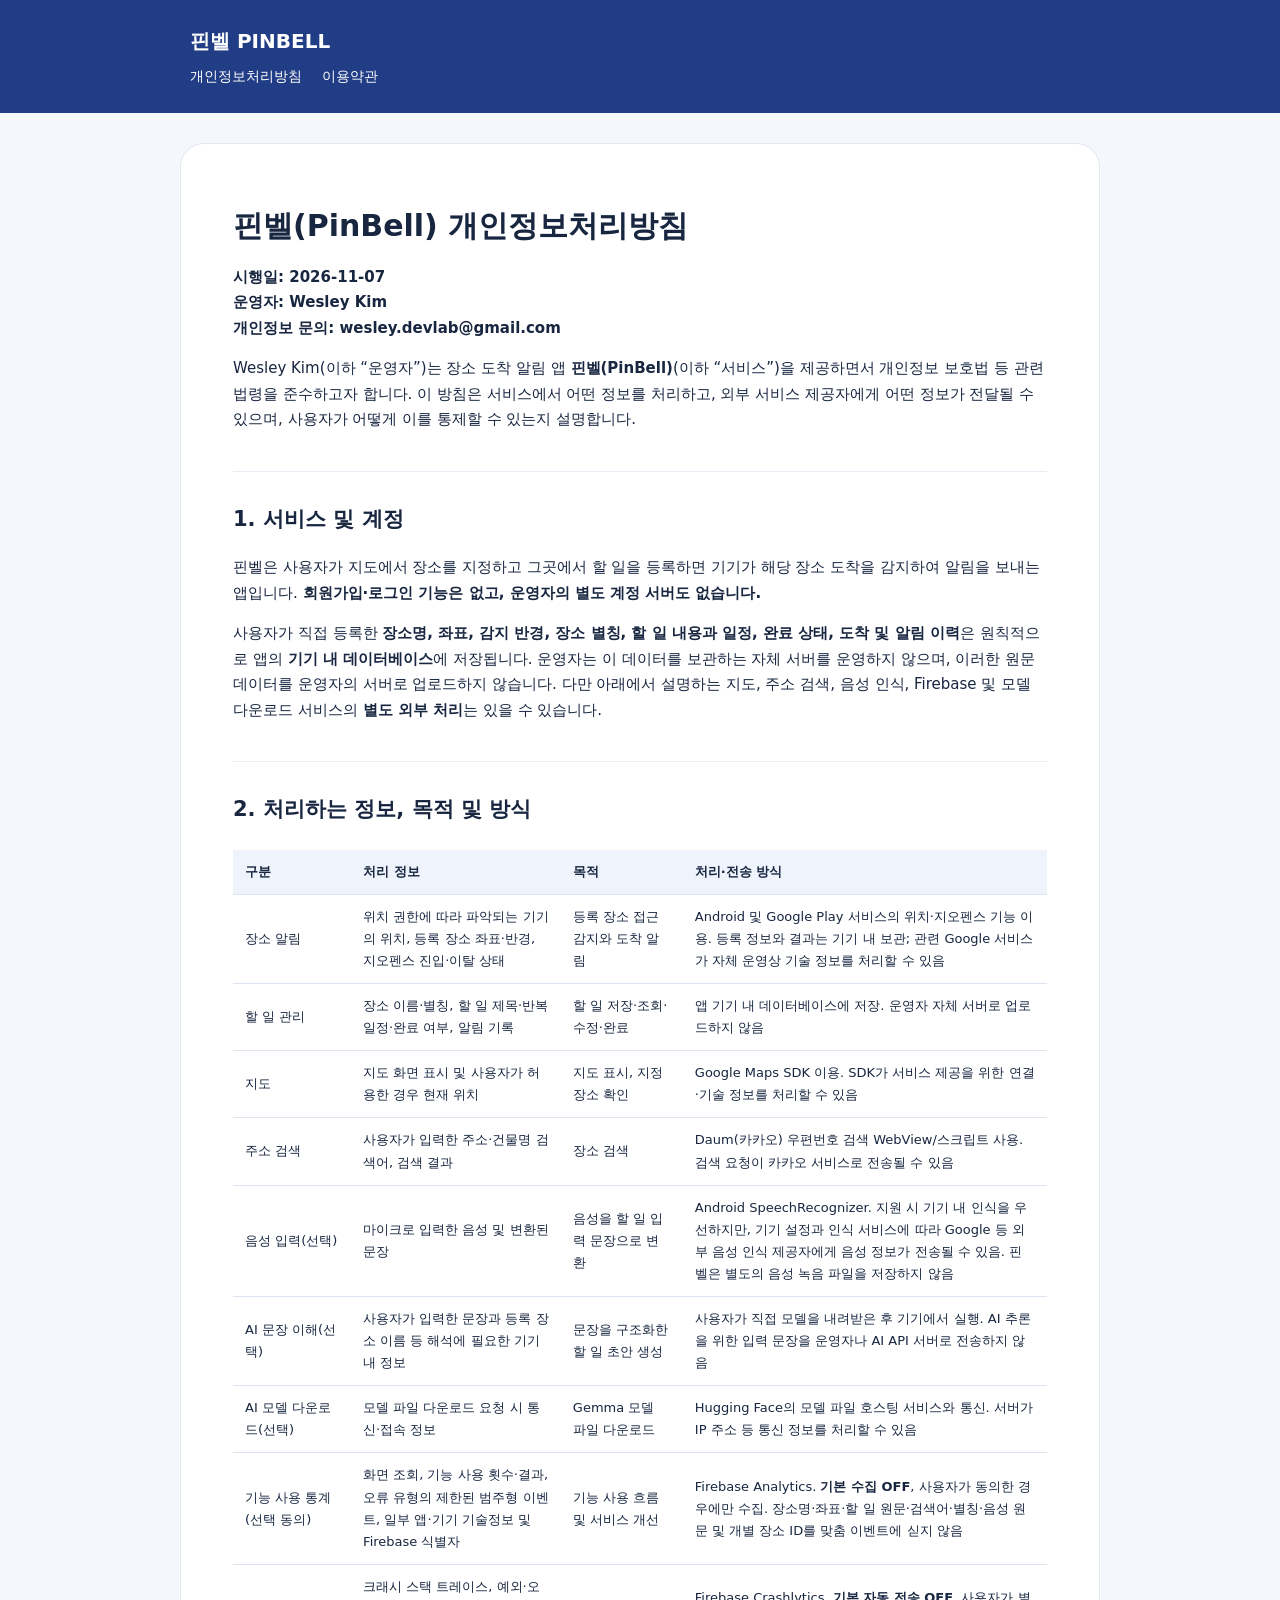
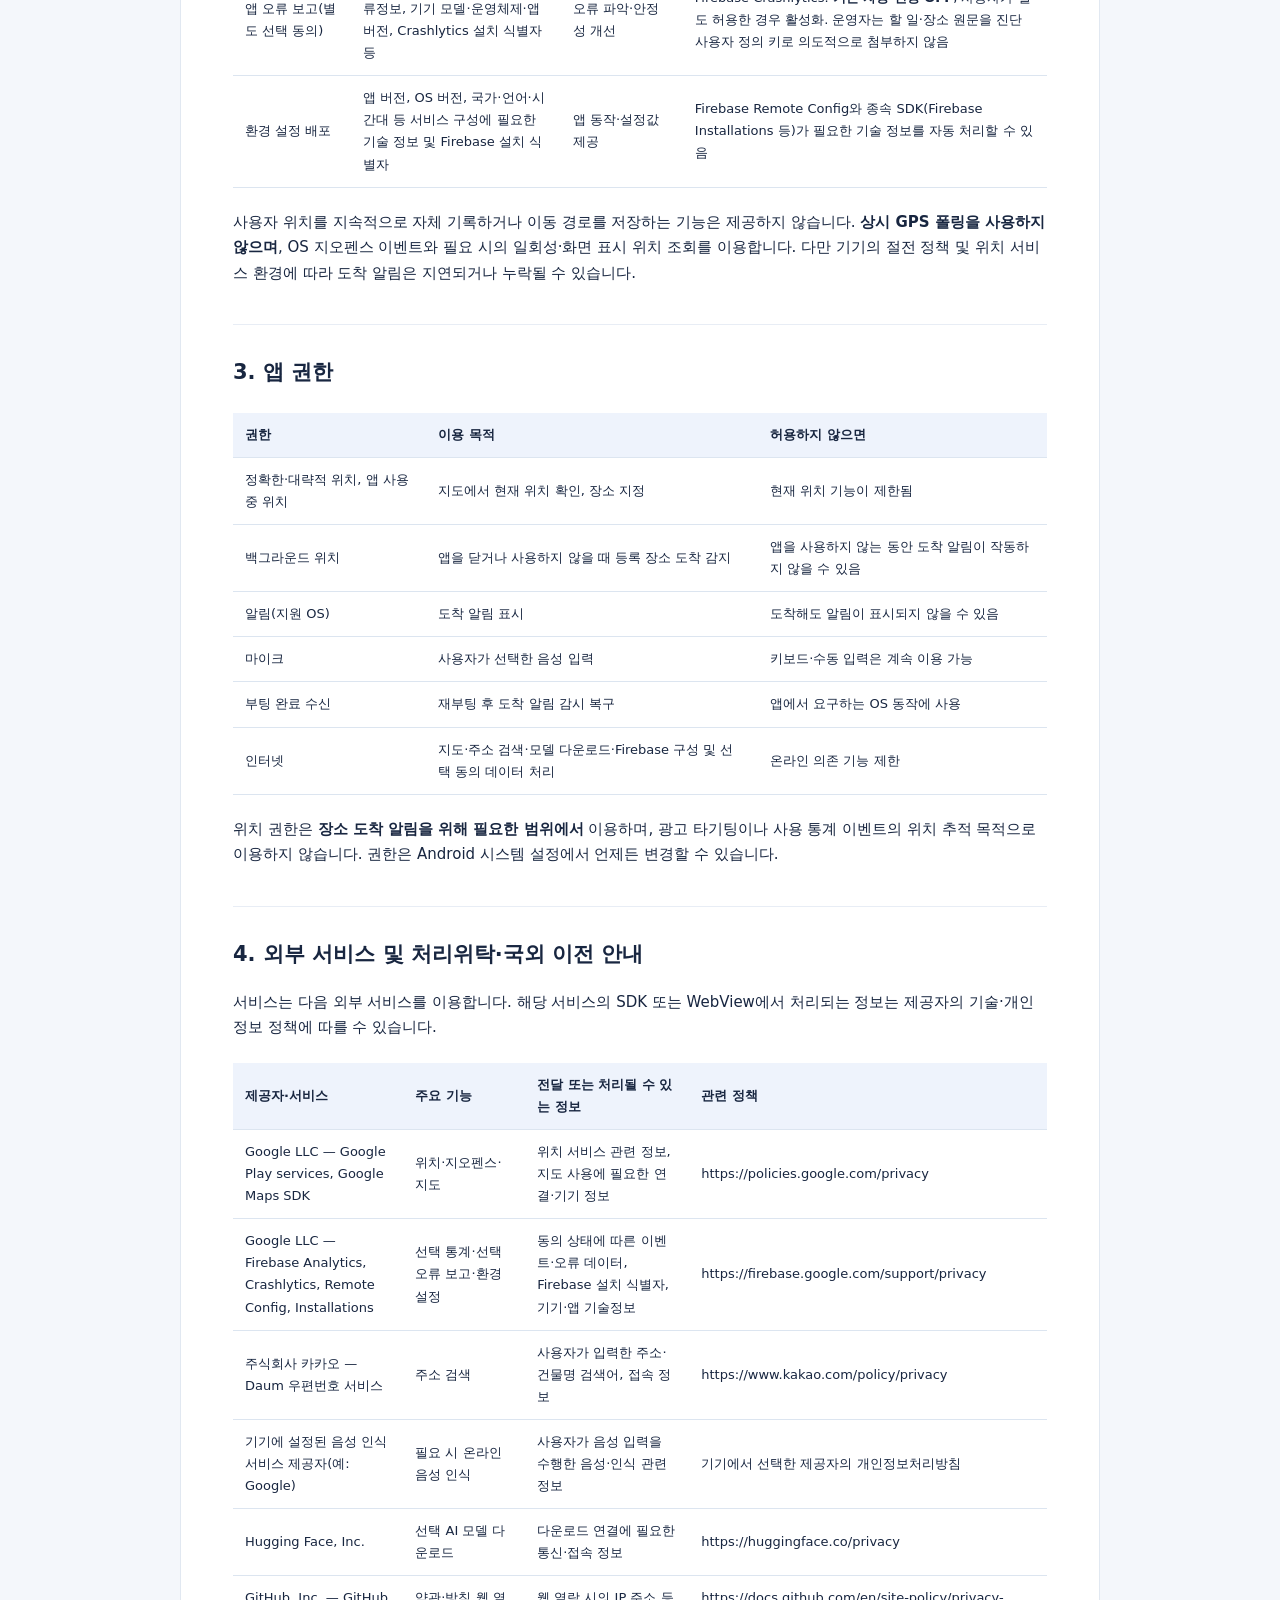
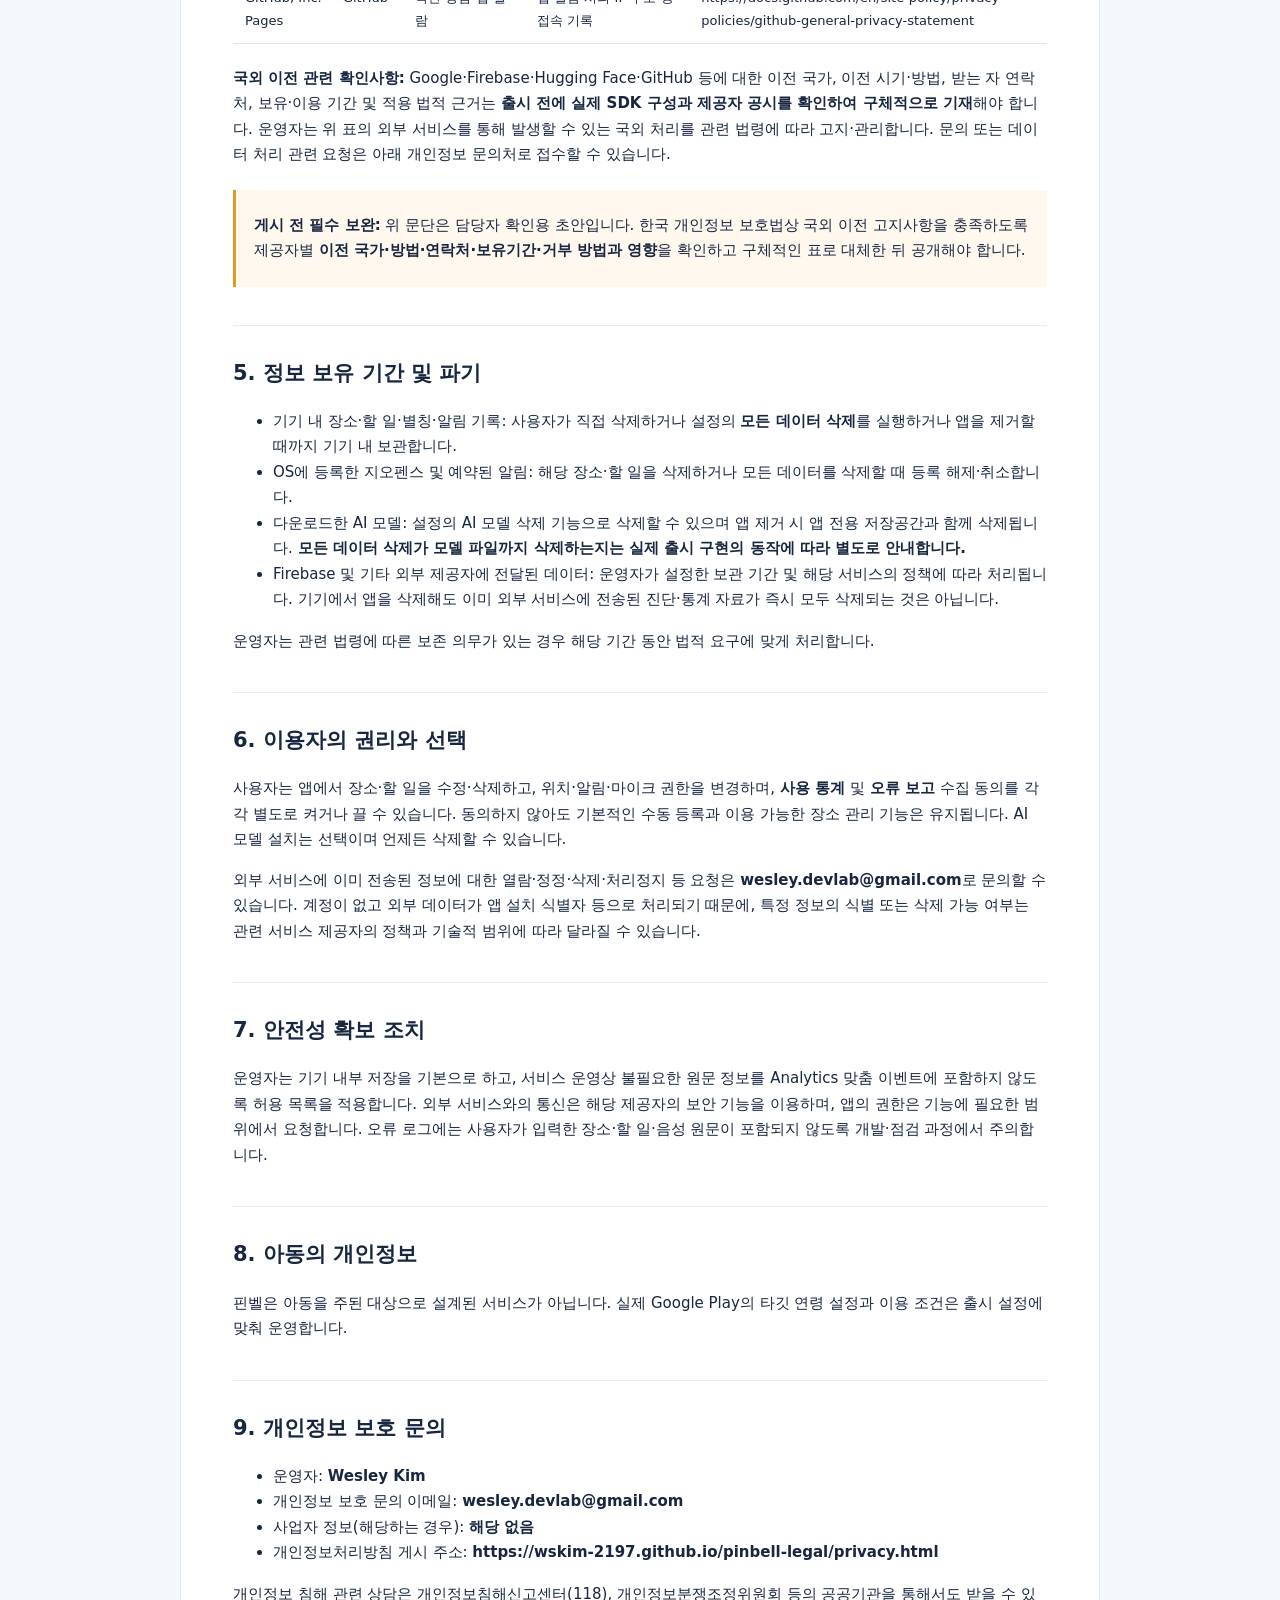
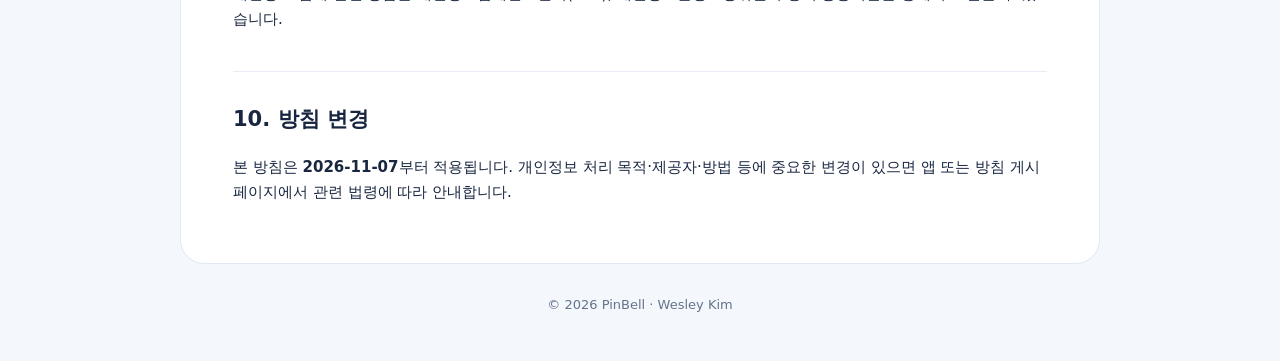
==== privacy.html @ f91cd395 "핀벨 개인정보처리방침·이용약관 (시행 2026-11-07)" ====
<!doctype html><html lang="ko"><head><meta charset="utf-8"><meta name="viewport" content="width=device-width,initial-scale=1"><meta name="description" content="핀벨(PinBell) 개인정보처리방침"><title>핀벨 | 개인정보처리방침</title><link rel="stylesheet" href="style.css"></head><body><header><a href="index.html">핀벨 PINBELL</a><nav><a href="privacy.html">개인정보처리방침</a><a href="terms.html">이용약관</a></nav></header><main><h1>핀벨(PinBell) 개인정보처리방침</h1>
<p><strong>시행일: 2026-11-07</strong><br />
<strong>운영자: Wesley Kim</strong><br />
<strong>개인정보 문의: wesley.devlab@gmail.com</strong></p>
<p>Wesley Kim(이하 “운영자”)는 장소 도착 알림 앱 <strong>핀벨(PinBell)</strong>(이하 “서비스”)을 제공하면서 개인정보 보호법 등 관련 법령을 준수하고자 합니다. 이 방침은 서비스에서 어떤 정보를 처리하고, 외부 서비스 제공자에게 어떤 정보가 전달될 수 있으며, 사용자가 어떻게 이를 통제할 수 있는지 설명합니다.</p>
<h2>1. 서비스 및 계정</h2>
<p>핀벨은 사용자가 지도에서 장소를 지정하고 그곳에서 할 일을 등록하면 기기가 해당 장소 도착을 감지하여 알림을 보내는 앱입니다. <strong>회원가입·로그인 기능은 없고, 운영자의 별도 계정 서버도 없습니다.</strong></p>
<p>사용자가 직접 등록한 <strong>장소명, 좌표, 감지 반경, 장소 별칭, 할 일 내용과 일정, 완료 상태, 도착 및 알림 이력</strong>은 원칙적으로 앱의 <strong>기기 내 데이터베이스</strong>에 저장됩니다. 운영자는 이 데이터를 보관하는 자체 서버를 운영하지 않으며, 이러한 원문 데이터를 운영자의 서버로 업로드하지 않습니다. 다만 아래에서 설명하는 지도, 주소 검색, 음성 인식, Firebase 및 모델 다운로드 서비스의 <strong>별도 외부 처리</strong>는 있을 수 있습니다.</p>
<h2>2. 처리하는 정보, 목적 및 방식</h2>
<table>
<thead>
<tr>
  <th>구분</th>
  <th>처리 정보</th>
  <th>목적</th>
  <th>처리·전송 방식</th>
</tr>
</thead>
<tbody>
<tr>
  <td>장소 알림</td>
  <td>위치 권한에 따라 파악되는 기기의 위치, 등록 장소 좌표·반경, 지오펜스 진입·이탈 상태</td>
  <td>등록 장소 접근 감지와 도착 알림</td>
  <td>Android 및 Google Play 서비스의 위치·지오펜스 기능 이용. 등록 정보와 결과는 기기 내 보관; 관련 Google 서비스가 자체 운영상 기술 정보를 처리할 수 있음</td>
</tr>
<tr>
  <td>할 일 관리</td>
  <td>장소 이름·별칭, 할 일 제목·반복 일정·완료 여부, 알림 기록</td>
  <td>할 일 저장·조회·수정·완료</td>
  <td>앱 기기 내 데이터베이스에 저장. 운영자 자체 서버로 업로드하지 않음</td>
</tr>
<tr>
  <td>지도</td>
  <td>지도 화면 표시 및 사용자가 허용한 경우 현재 위치</td>
  <td>지도 표시, 지정 장소 확인</td>
  <td>Google Maps SDK 이용. SDK가 서비스 제공을 위한 연결·기술 정보를 처리할 수 있음</td>
</tr>
<tr>
  <td>주소 검색</td>
  <td>사용자가 입력한 주소·건물명 검색어, 검색 결과</td>
  <td>장소 검색</td>
  <td>Daum(카카오) 우편번호 검색 WebView/스크립트 사용. 검색 요청이 카카오 서비스로 전송될 수 있음</td>
</tr>
<tr>
  <td>음성 입력(선택)</td>
  <td>마이크로 입력한 음성 및 변환된 문장</td>
  <td>음성을 할 일 입력 문장으로 변환</td>
  <td>Android SpeechRecognizer. 지원 시 기기 내 인식을 우선하지만, 기기 설정과 인식 서비스에 따라 Google 등 외부 음성 인식 제공자에게 음성 정보가 전송될 수 있음. 핀벨은 별도의 음성 녹음 파일을 저장하지 않음</td>
</tr>
<tr>
  <td>AI 문장 이해(선택)</td>
  <td>사용자가 입력한 문장과 등록 장소 이름 등 해석에 필요한 기기 내 정보</td>
  <td>문장을 구조화한 할 일 초안 생성</td>
  <td>사용자가 직접 모델을 내려받은 후 기기에서 실행. AI 추론을 위한 입력 문장을 운영자나 AI API 서버로 전송하지 않음</td>
</tr>
<tr>
  <td>AI 모델 다운로드(선택)</td>
  <td>모델 파일 다운로드 요청 시 통신·접속 정보</td>
  <td>Gemma 모델 파일 다운로드</td>
  <td>Hugging Face의 모델 파일 호스팅 서비스와 통신. 서버가 IP 주소 등 통신 정보를 처리할 수 있음</td>
</tr>
<tr>
  <td>기능 사용 통계(선택 동의)</td>
  <td>화면 조회, 기능 사용 횟수·결과, 오류 유형의 제한된 범주형 이벤트, 일부 앱·기기 기술정보 및 Firebase 식별자</td>
  <td>기능 사용 흐름 및 서비스 개선</td>
  <td>Firebase Analytics. <strong>기본 수집 OFF</strong>, 사용자가 동의한 경우에만 수집. 장소명·좌표·할 일 원문·검색어·별칭·음성 원문 및 개별 장소 ID를 맞춤 이벤트에 싣지 않음</td>
</tr>
<tr>
  <td>앱 오류 보고(별도 선택 동의)</td>
  <td>크래시 스택 트레이스, 예외·오류정보, 기기 모델·운영체제·앱 버전, Crashlytics 설치 식별자 등</td>
  <td>오류 파악·안정성 개선</td>
  <td>Firebase Crashlytics. <strong>기본 자동 전송 OFF</strong>, 사용자가 별도 허용한 경우 활성화. 운영자는 할 일·장소 원문을 진단 사용자 정의 키로 의도적으로 첨부하지 않음</td>
</tr>
<tr>
  <td>환경 설정 배포</td>
  <td>앱 버전, OS 버전, 국가·언어·시간대 등 서비스 구성에 필요한 기술 정보 및 Firebase 설치 식별자</td>
  <td>앱 동작·설정값 제공</td>
  <td>Firebase Remote Config와 종속 SDK(Firebase Installations 등)가 필요한 기술 정보를 자동 처리할 수 있음</td>
</tr>
</tbody>
</table>
<p>사용자 위치를 지속적으로 자체 기록하거나 이동 경로를 저장하는 기능은 제공하지 않습니다. <strong>상시 GPS 폴링을 사용하지 않으며</strong>, OS 지오펜스 이벤트와 필요 시의 일회성·화면 표시 위치 조회를 이용합니다. 다만 기기의 절전 정책 및 위치 서비스 환경에 따라 도착 알림은 지연되거나 누락될 수 있습니다.</p>
<h2>3. 앱 권한</h2>
<table>
<thead>
<tr>
  <th>권한</th>
  <th>이용 목적</th>
  <th>허용하지 않으면</th>
</tr>
</thead>
<tbody>
<tr>
  <td>정확한·대략적 위치, 앱 사용 중 위치</td>
  <td>지도에서 현재 위치 확인, 장소 지정</td>
  <td>현재 위치 기능이 제한됨</td>
</tr>
<tr>
  <td>백그라운드 위치</td>
  <td>앱을 닫거나 사용하지 않을 때 등록 장소 도착 감지</td>
  <td>앱을 사용하지 않는 동안 도착 알림이 작동하지 않을 수 있음</td>
</tr>
<tr>
  <td>알림(지원 OS)</td>
  <td>도착 알림 표시</td>
  <td>도착해도 알림이 표시되지 않을 수 있음</td>
</tr>
<tr>
  <td>마이크</td>
  <td>사용자가 선택한 음성 입력</td>
  <td>키보드·수동 입력은 계속 이용 가능</td>
</tr>
<tr>
  <td>부팅 완료 수신</td>
  <td>재부팅 후 도착 알림 감시 복구</td>
  <td>앱에서 요구하는 OS 동작에 사용</td>
</tr>
<tr>
  <td>인터넷</td>
  <td>지도·주소 검색·모델 다운로드·Firebase 구성 및 선택 동의 데이터 처리</td>
  <td>온라인 의존 기능 제한</td>
</tr>
</tbody>
</table>
<p>위치 권한은 <strong>장소 도착 알림을 위해 필요한 범위에서</strong> 이용하며, 광고 타기팅이나 사용 통계 이벤트의 위치 추적 목적으로 이용하지 않습니다. 권한은 Android 시스템 설정에서 언제든 변경할 수 있습니다.</p>
<h2>4. 외부 서비스 및 처리위탁·국외 이전 안내</h2>
<p>서비스는 다음 외부 서비스를 이용합니다. 해당 서비스의 SDK 또는 WebView에서 처리되는 정보는 제공자의 기술·개인정보 정책에 따를 수 있습니다.</p>
<table>
<thead>
<tr>
  <th>제공자·서비스</th>
  <th>주요 기능</th>
  <th>전달 또는 처리될 수 있는 정보</th>
  <th>관련 정책</th>
</tr>
</thead>
<tbody>
<tr>
  <td>Google LLC — Google Play services, Google Maps SDK</td>
  <td>위치·지오펜스·지도</td>
  <td>위치 서비스 관련 정보, 지도 사용에 필요한 연결·기기 정보</td>
  <td>https://policies.google.com/privacy</td>
</tr>
<tr>
  <td>Google LLC — Firebase Analytics, Crashlytics, Remote Config, Installations</td>
  <td>선택 통계·선택 오류 보고·환경 설정</td>
  <td>동의 상태에 따른 이벤트·오류 데이터, Firebase 설치 식별자, 기기·앱 기술정보</td>
  <td>https://firebase.google.com/support/privacy</td>
</tr>
<tr>
  <td>주식회사 카카오 — Daum 우편번호 서비스</td>
  <td>주소 검색</td>
  <td>사용자가 입력한 주소·건물명 검색어, 접속 정보</td>
  <td>https://www.kakao.com/policy/privacy</td>
</tr>
<tr>
  <td>기기에 설정된 음성 인식 서비스 제공자(예: Google)</td>
  <td>필요 시 온라인 음성 인식</td>
  <td>사용자가 음성 입력을 수행한 음성·인식 관련 정보</td>
  <td>기기에서 선택한 제공자의 개인정보처리방침</td>
</tr>
<tr>
  <td>Hugging Face, Inc.</td>
  <td>선택 AI 모델 다운로드</td>
  <td>다운로드 연결에 필요한 통신·접속 정보</td>
  <td>https://huggingface.co/privacy</td>
</tr>
<tr>
  <td>GitHub, Inc. — GitHub Pages</td>
  <td>약관·방침 웹 열람</td>
  <td>웹 열람 시의 IP 주소 등 접속 기록</td>
  <td>https://docs.github.com/en/site-policy/privacy-policies/github-general-privacy-statement</td>
</tr>
</tbody>
</table>
<p><strong>국외 이전 관련 확인사항:</strong> Google·Firebase·Hugging Face·GitHub 등에 대한 이전 국가, 이전 시기·방법, 받는 자 연락처, 보유·이용 기간 및 적용 법적 근거는 <strong>출시 전에 실제 SDK 구성과 제공자 공시를 확인하여 구체적으로 기재</strong>해야 합니다. 운영자는 위 표의 외부 서비스를 통해 발생할 수 있는 국외 처리를 관련 법령에 따라 고지·관리합니다. 문의 또는 데이터 처리 관련 요청은 아래 개인정보 문의처로 접수할 수 있습니다.</p>
<blockquote>
<p><strong>게시 전 필수 보완:</strong> 위 문단은 담당자 확인용 초안입니다. 한국 개인정보 보호법상 국외 이전 고지사항을 충족하도록 제공자별 <strong>이전 국가·방법·연락처·보유기간·거부 방법과 영향</strong>을 확인하고 구체적인 표로 대체한 뒤 공개해야 합니다.</p>
</blockquote>
<h2>5. 정보 보유 기간 및 파기</h2>
<ul>
<li>기기 내 장소·할 일·별칭·알림 기록: 사용자가 직접 삭제하거나 설정의 <strong>모든 데이터 삭제</strong>를 실행하거나 앱을 제거할 때까지 기기 내 보관합니다.</li>
<li>OS에 등록한 지오펜스 및 예약된 알림: 해당 장소·할 일을 삭제하거나 모든 데이터를 삭제할 때 등록 해제·취소합니다.</li>
<li>다운로드한 AI 모델: 설정의 AI 모델 삭제 기능으로 삭제할 수 있으며 앱 제거 시 앱 전용 저장공간과 함께 삭제됩니다. <strong>모든 데이터 삭제가 모델 파일까지 삭제하는지는 실제 출시 구현의 동작에 따라 별도로 안내합니다.</strong></li>
<li>Firebase 및 기타 외부 제공자에 전달된 데이터: 운영자가 설정한 보관 기간 및 해당 서비스의 정책에 따라 처리됩니다. 기기에서 앱을 삭제해도 이미 외부 서비스에 전송된 진단·통계 자료가 즉시 모두 삭제되는 것은 아닙니다.</li>
</ul>
<p>운영자는 관련 법령에 따른 보존 의무가 있는 경우 해당 기간 동안 법적 요구에 맞게 처리합니다.</p>
<h2>6. 이용자의 권리와 선택</h2>
<p>사용자는 앱에서 장소·할 일을 수정·삭제하고, 위치·알림·마이크 권한을 변경하며, <strong>사용 통계</strong> 및 <strong>오류 보고</strong> 수집 동의를 각각 별도로 켜거나 끌 수 있습니다. 동의하지 않아도 기본적인 수동 등록과 이용 가능한 장소 관리 기능은 유지됩니다. AI 모델 설치는 선택이며 언제든 삭제할 수 있습니다.</p>
<p>외부 서비스에 이미 전송된 정보에 대한 열람·정정·삭제·처리정지 등 요청은 <strong>wesley.devlab@gmail.com</strong>로 문의할 수 있습니다. 계정이 없고 외부 데이터가 앱 설치 식별자 등으로 처리되기 때문에, 특정 정보의 식별 또는 삭제 가능 여부는 관련 서비스 제공자의 정책과 기술적 범위에 따라 달라질 수 있습니다.</p>
<h2>7. 안전성 확보 조치</h2>
<p>운영자는 기기 내부 저장을 기본으로 하고, 서비스 운영상 불필요한 원문 정보를 Analytics 맞춤 이벤트에 포함하지 않도록 허용 목록을 적용합니다. 외부 서비스와의 통신은 해당 제공자의 보안 기능을 이용하며, 앱의 권한은 기능에 필요한 범위에서 요청합니다. 오류 로그에는 사용자가 입력한 장소·할 일·음성 원문이 포함되지 않도록 개발·점검 과정에서 주의합니다.</p>
<h2>8. 아동의 개인정보</h2>
<p>핀벨은 아동을 주된 대상으로 설계된 서비스가 아닙니다. 실제 Google Play의 타깃 연령 설정과 이용 조건은 출시 설정에 맞춰 운영합니다.</p>
<h2>9. 개인정보 보호 문의</h2>
<ul>
<li>운영자: <strong>Wesley Kim</strong></li>
<li>개인정보 보호 문의 이메일: <strong>wesley.devlab@gmail.com</strong></li>
<li>사업자 정보(해당하는 경우): <strong>해당 없음</strong></li>
<li>개인정보처리방침 게시 주소: <strong>https://wskim-2197.github.io/pinbell-legal/privacy.html</strong></li>
</ul>
<p>개인정보 침해 관련 상담은 개인정보침해신고센터(118), 개인정보분쟁조정위원회 등의 공공기관을 통해서도 받을 수 있습니다.</p>
<h2>10. 방침 변경</h2>
<p>본 방침은 <strong>2026-11-07</strong>부터 적용됩니다. 개인정보 처리 목적·제공자·방법 등에 중요한 변경이 있으면 앱 또는 방침 게시 페이지에서 관련 법령에 따라 안내합니다.</p>
</main><footer>© 2026 PinBell · Wesley Kim</footer></body></html>
---- style.css ----
:root{color-scheme:light}*{box-sizing:border-box}body{margin:0;background:#f4f7fb;color:#182640;font-family:system-ui,-apple-system,"Apple SD Gothic Neo","Noto Sans KR",sans-serif;line-height:1.7}header{background:#213d85;color:white;padding:24px max(24px,calc((100vw - 900px)/2));font-size:20px;font-weight:700}header a{color:white;text-decoration:none}nav{display:flex;gap:20px;font-size:14px;font-weight:400;margin-top:7px}main{background:white;max-width:920px;margin:30px auto;padding:42px 52px;border:1px solid #e1e8f1;border-radius:24px}h1{font-size:30px;line-height:1.3;margin-bottom:20px}h2{border-top:1px solid #e8edf5;margin-top:38px;padding-top:30px;font-size:21px}p,li{font-size:15px}table{border-collapse:collapse;width:100%;display:block;overflow-x:auto;margin:22px 0;font-size:13px}th,td{border-bottom:1px solid #dce5f0;padding:11px 12px;text-align:left;min-width:100px}th{background:#eef3fc}a{color:#234596;overflow-wrap:anywhere}blockquote{margin:22px 0;background:#fff8ee;border-left:3px solid #df992a;padding:8px 18px}footer{max-width:920px;margin:10px auto 45px;font-size:13px;color:#64748b;text-align:center}@media(max-width:640px){header{padding:20px 22px}main{border:0;border-radius:0;margin:0;padding:26px 20px}h1{font-size:25px}}
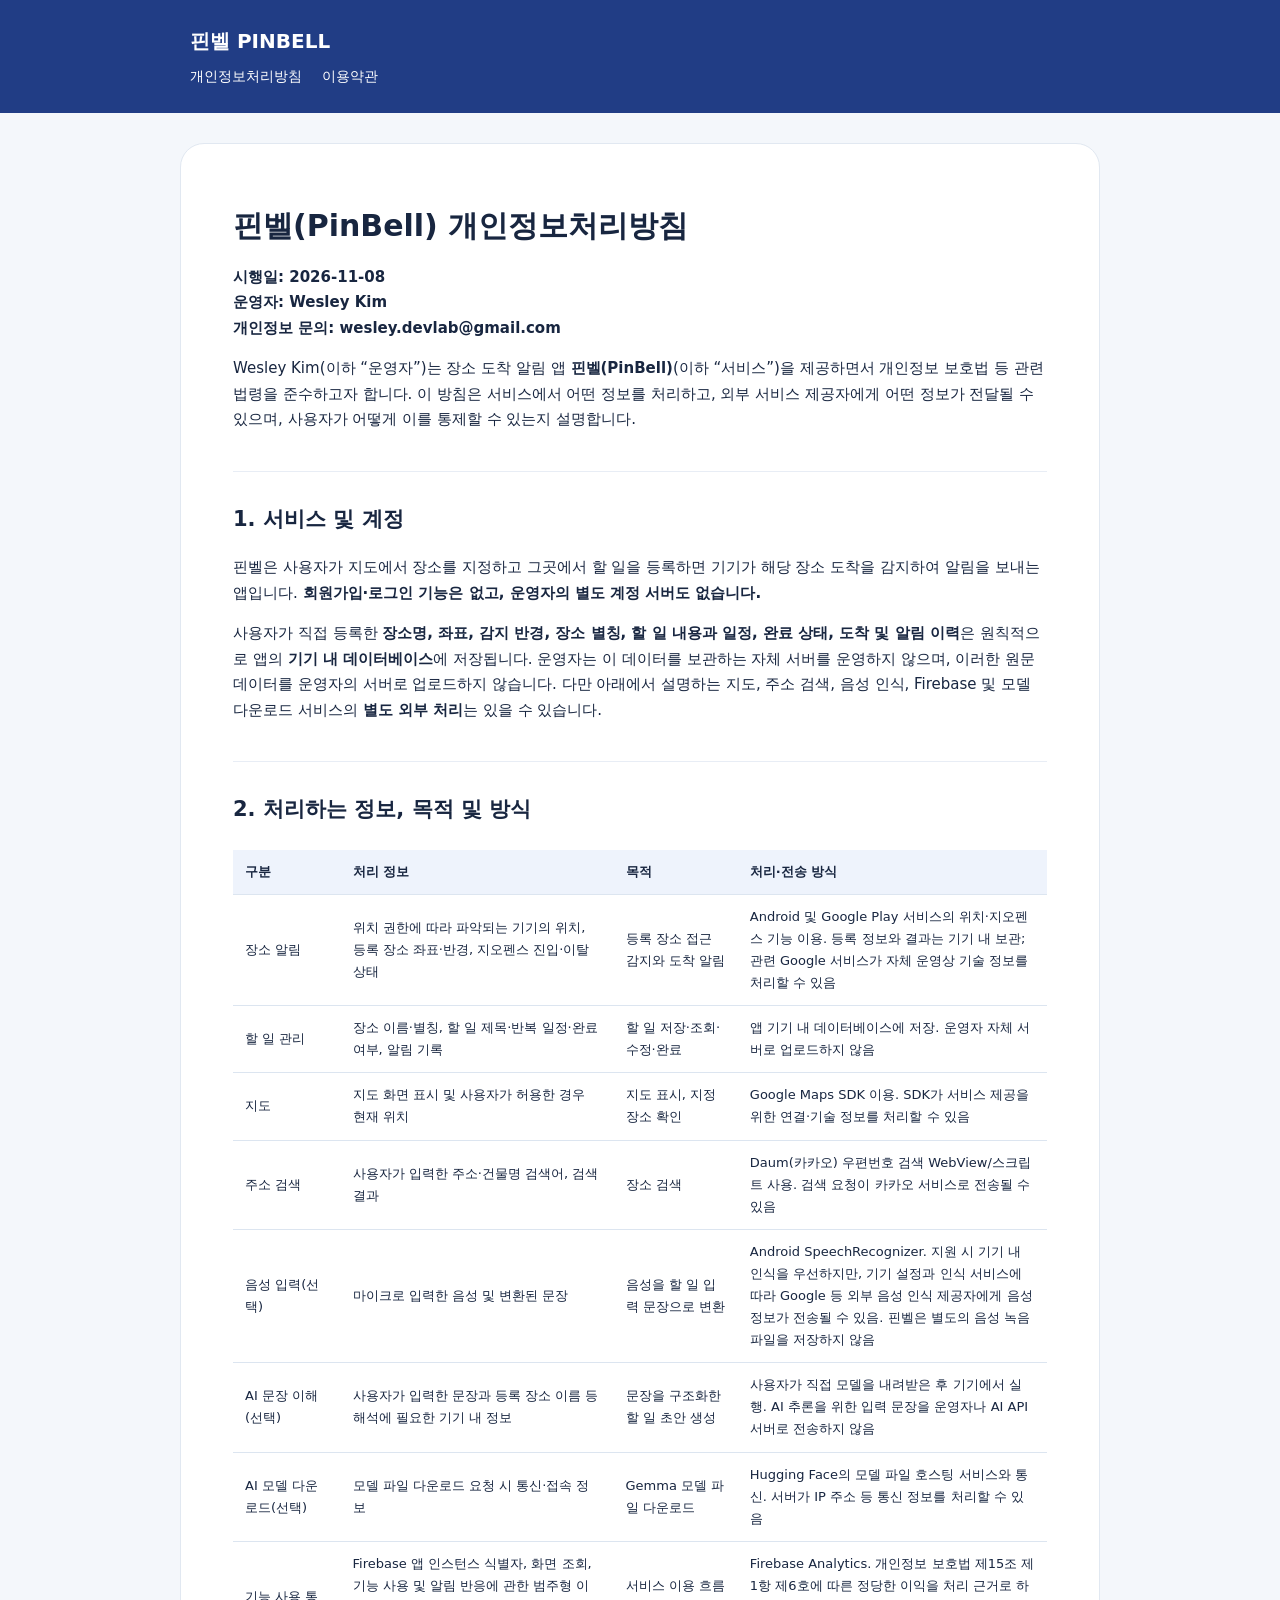
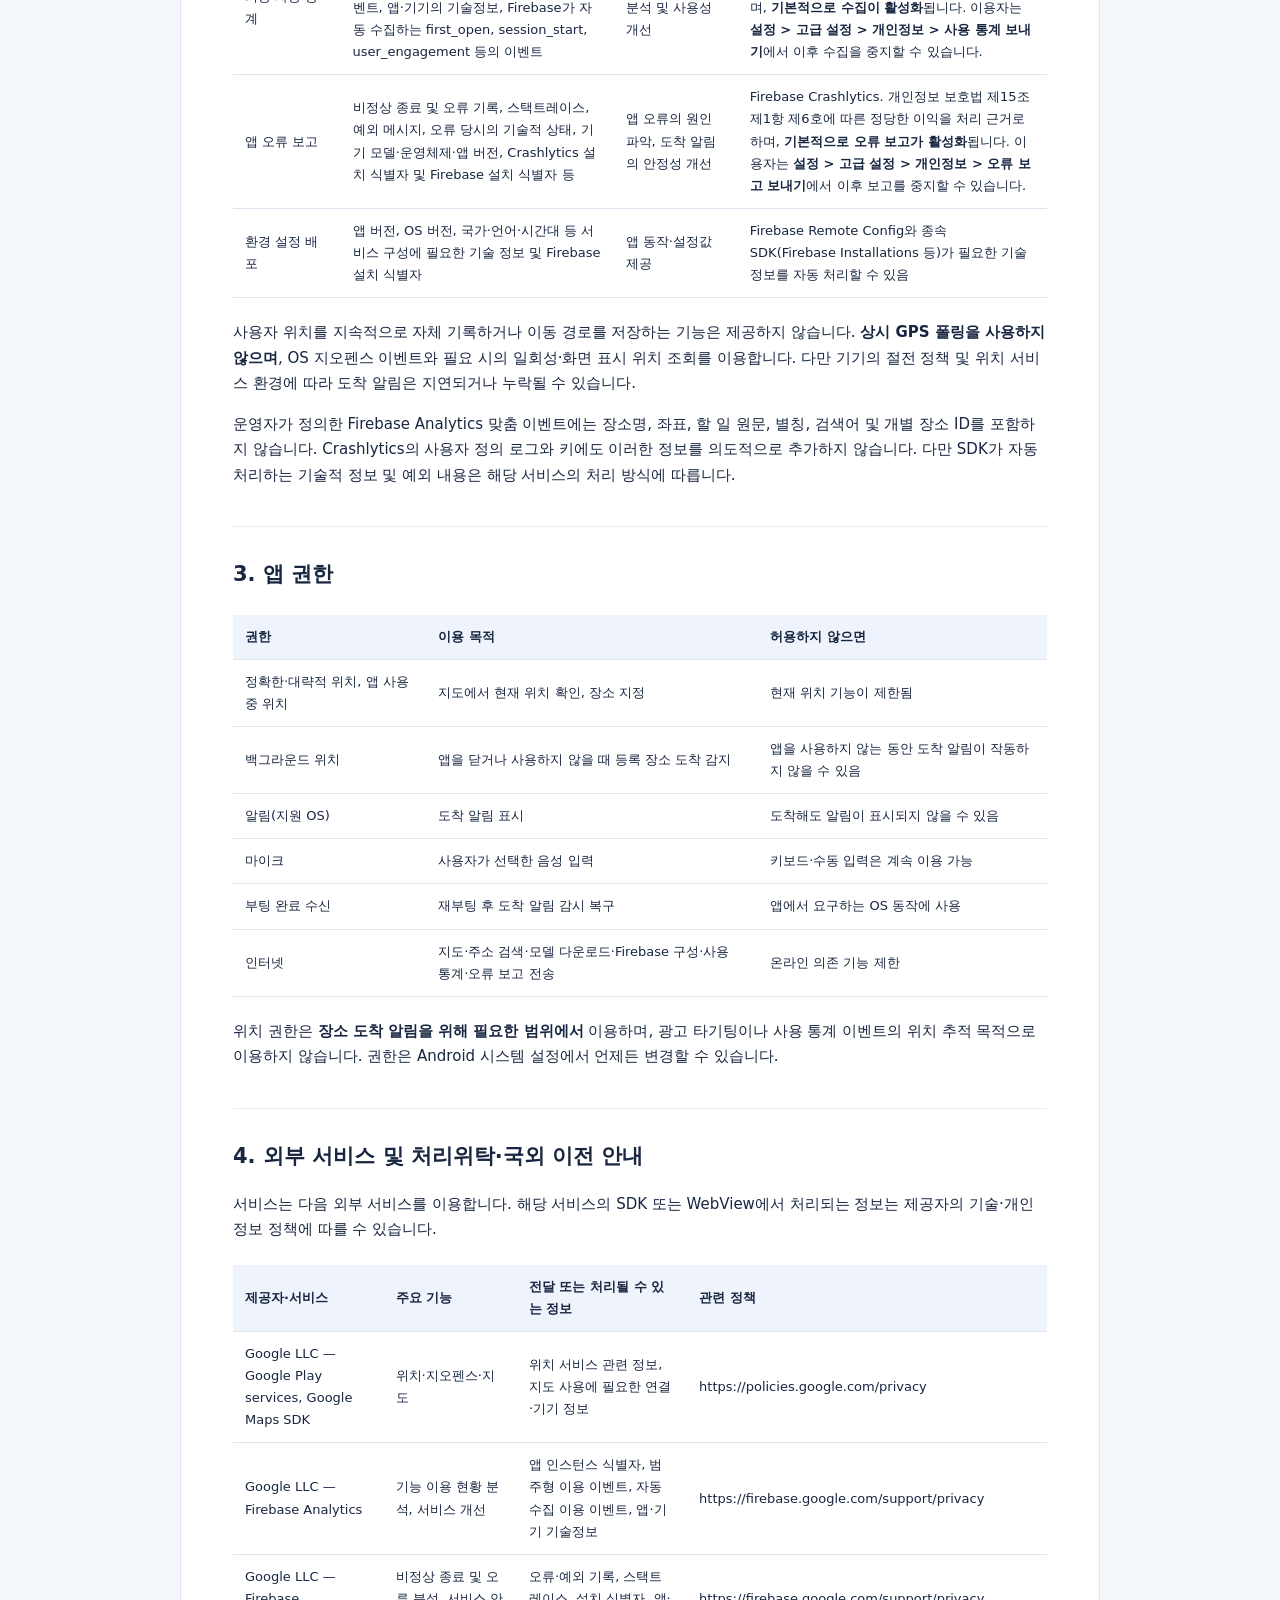
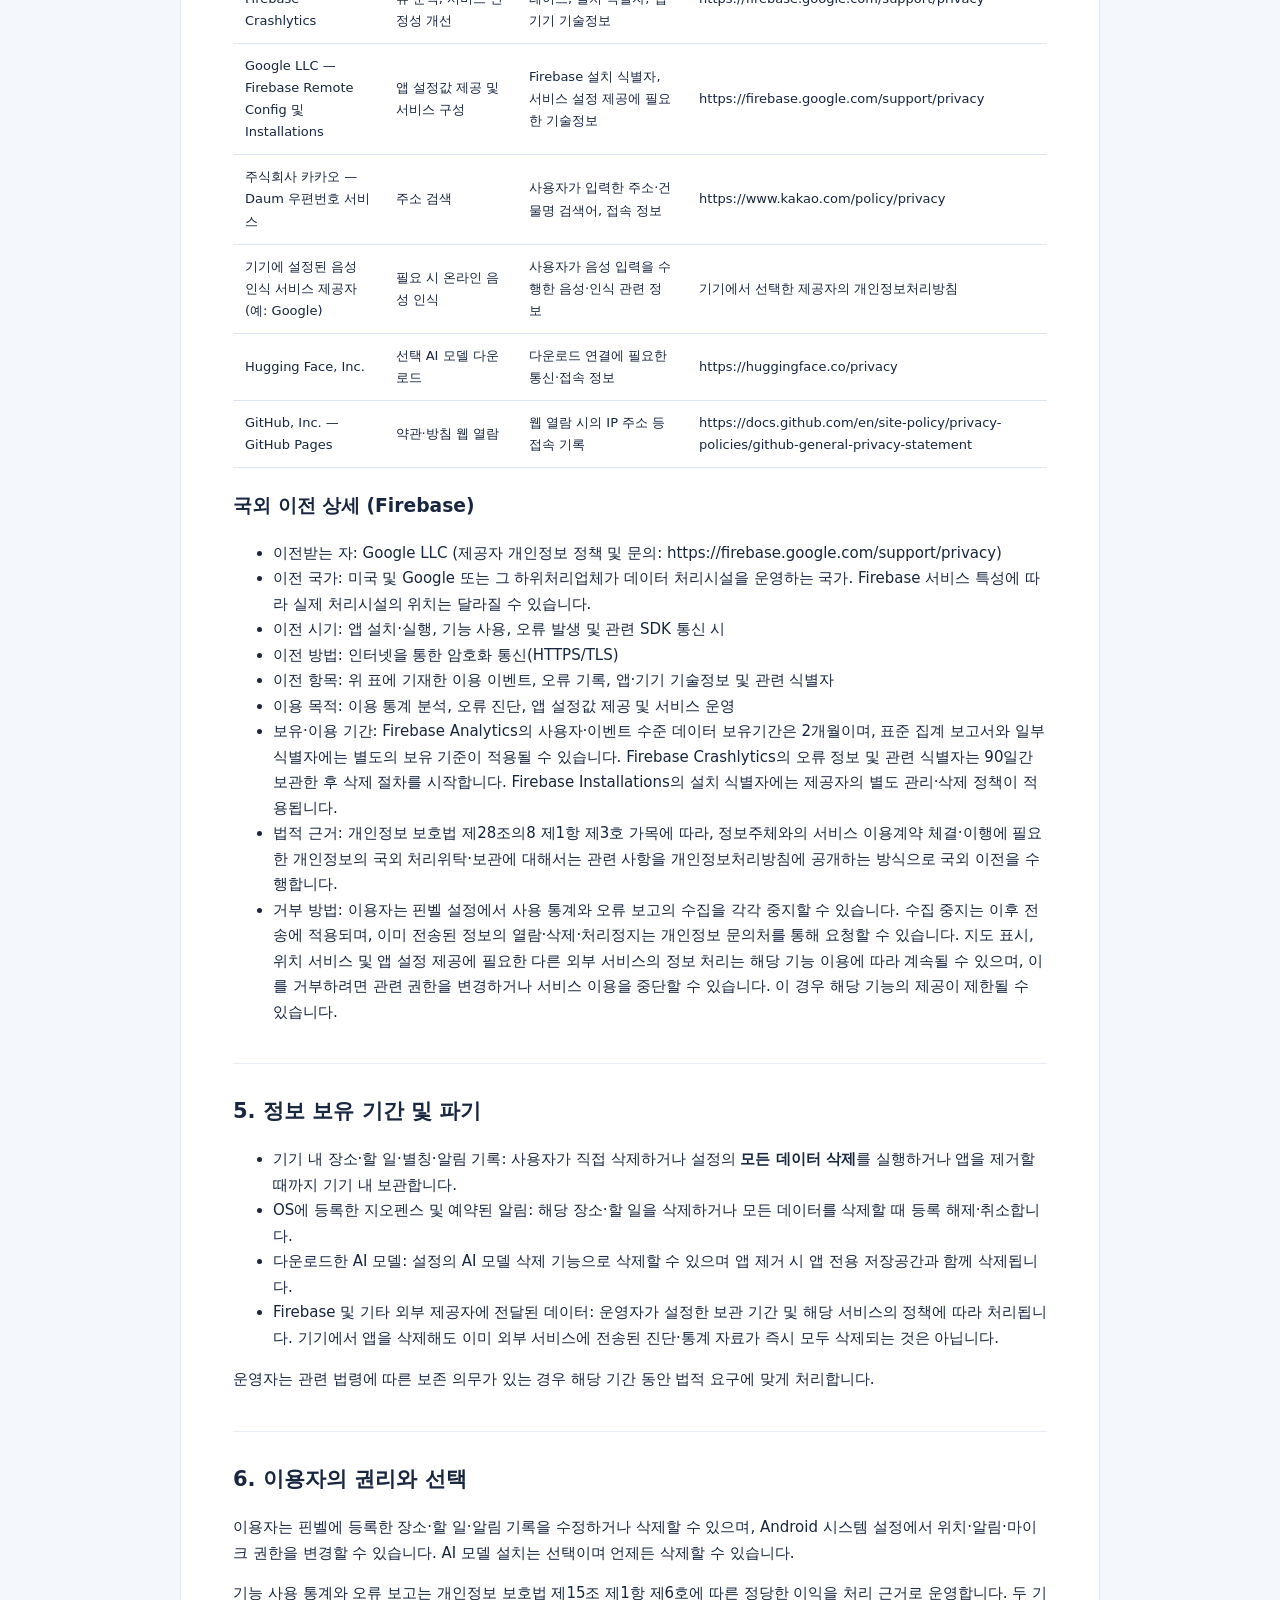
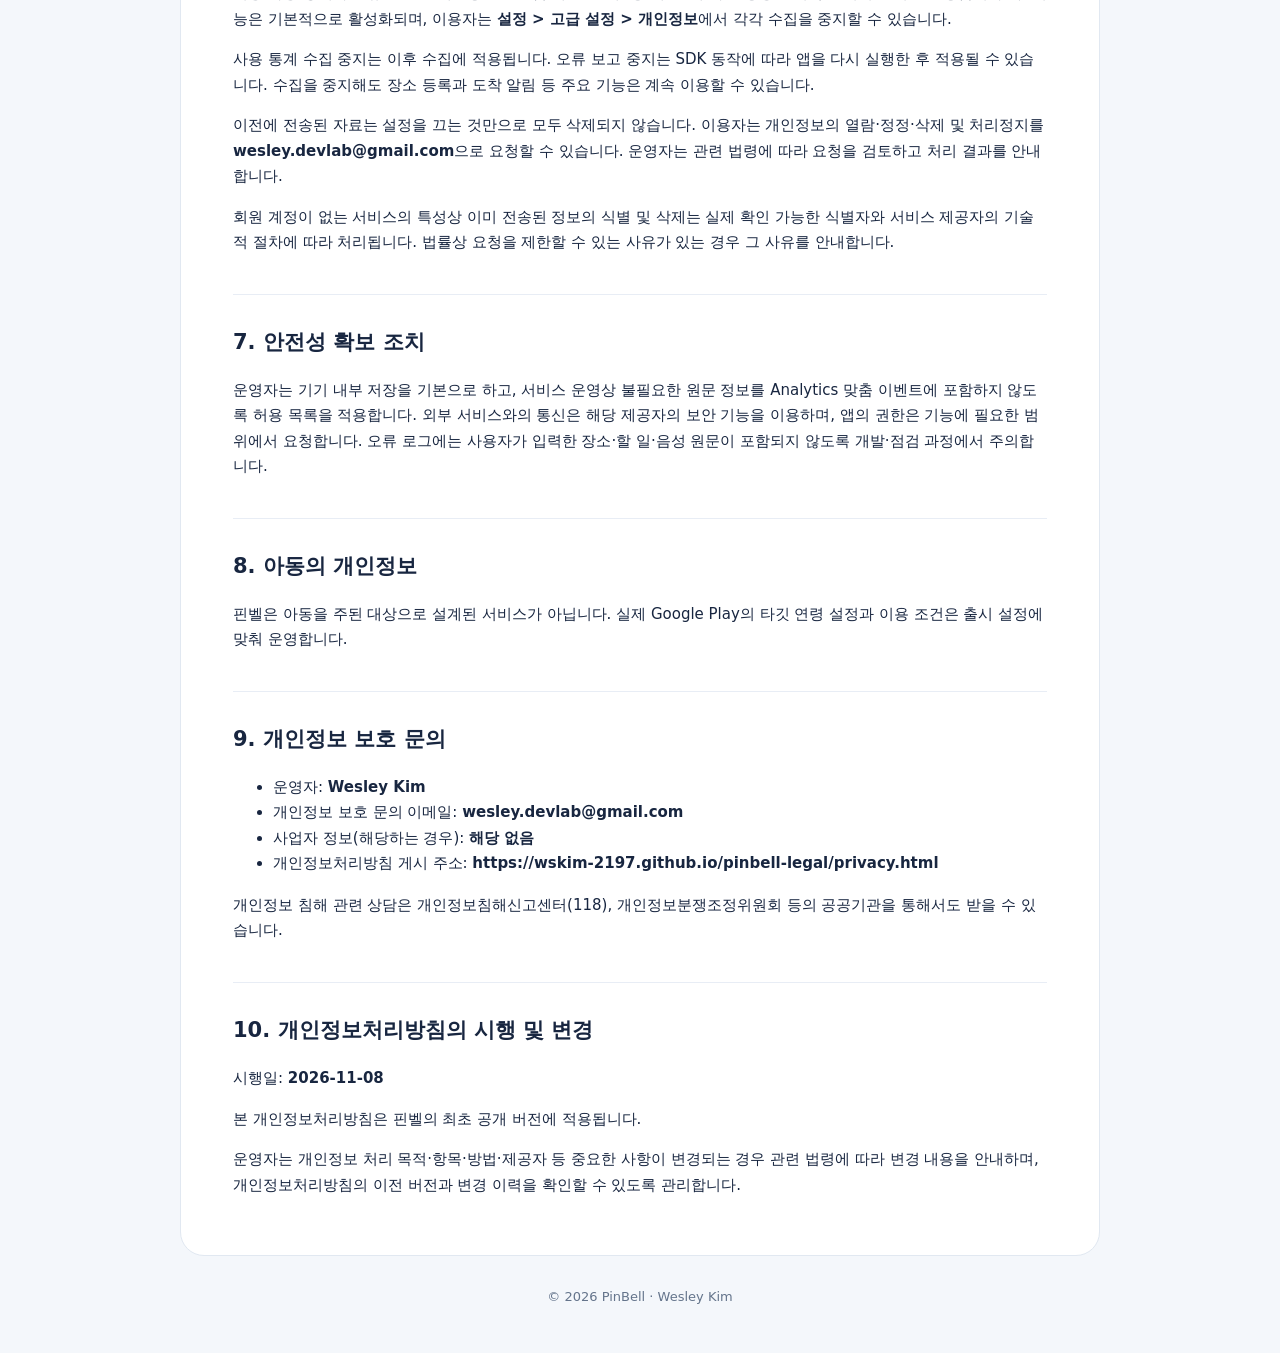
==== commit 987c9478: "개인정보처리방침 개정 (시행 2026-11-08): 사용 통계·오류 보고 기본 수집과 끄는 방법, 국외 이전 상세" ====
--- a/privacy.html
+++ b/privacy.html
@@ -1,5 +1,5 @@
 <!doctype html><html lang="ko"><head><meta charset="utf-8"><meta name="viewport" content="width=device-width,initial-scale=1"><meta name="description" content="핀벨(PinBell) 개인정보처리방침"><title>핀벨 | 개인정보처리방침</title><link rel="stylesheet" href="style.css"></head><body><header><a href="index.html">핀벨 PINBELL</a><nav><a href="privacy.html">개인정보처리방침</a><a href="terms.html">이용약관</a></nav></header><main><h1>핀벨(PinBell) 개인정보처리방침</h1>
-<p><strong>시행일: 2026-11-07</strong><br />
+<p><strong>시행일: 2026-11-08</strong><br />
 <strong>운영자: Wesley Kim</strong><br />
 <strong>개인정보 문의: wesley.devlab@gmail.com</strong></p>
 <p>Wesley Kim(이하 “운영자”)는 장소 도착 알림 앱 <strong>핀벨(PinBell)</strong>(이하 “서비스”)을 제공하면서 개인정보 보호법 등 관련 법령을 준수하고자 합니다. 이 방침은 서비스에서 어떤 정보를 처리하고, 외부 서비스 제공자에게 어떤 정보가 전달될 수 있으며, 사용자가 어떻게 이를 통제할 수 있는지 설명합니다.</p>
@@ -10,115 +10,116 @@
 <table>
 <thead>
 <tr>
-  <th>구분</th>
-  <th>처리 정보</th>
-  <th>목적</th>
-  <th>처리·전송 방식</th>
+<th>구분</th>
+<th>처리 정보</th>
+<th>목적</th>
+<th>처리·전송 방식</th>
 </tr>
 </thead>
 <tbody>
 <tr>
-  <td>장소 알림</td>
-  <td>위치 권한에 따라 파악되는 기기의 위치, 등록 장소 좌표·반경, 지오펜스 진입·이탈 상태</td>
-  <td>등록 장소 접근 감지와 도착 알림</td>
-  <td>Android 및 Google Play 서비스의 위치·지오펜스 기능 이용. 등록 정보와 결과는 기기 내 보관; 관련 Google 서비스가 자체 운영상 기술 정보를 처리할 수 있음</td>
-</tr>
-<tr>
-  <td>할 일 관리</td>
-  <td>장소 이름·별칭, 할 일 제목·반복 일정·완료 여부, 알림 기록</td>
-  <td>할 일 저장·조회·수정·완료</td>
-  <td>앱 기기 내 데이터베이스에 저장. 운영자 자체 서버로 업로드하지 않음</td>
-</tr>
-<tr>
-  <td>지도</td>
-  <td>지도 화면 표시 및 사용자가 허용한 경우 현재 위치</td>
-  <td>지도 표시, 지정 장소 확인</td>
-  <td>Google Maps SDK 이용. SDK가 서비스 제공을 위한 연결·기술 정보를 처리할 수 있음</td>
-</tr>
-<tr>
-  <td>주소 검색</td>
-  <td>사용자가 입력한 주소·건물명 검색어, 검색 결과</td>
-  <td>장소 검색</td>
-  <td>Daum(카카오) 우편번호 검색 WebView/스크립트 사용. 검색 요청이 카카오 서비스로 전송될 수 있음</td>
-</tr>
-<tr>
-  <td>음성 입력(선택)</td>
-  <td>마이크로 입력한 음성 및 변환된 문장</td>
-  <td>음성을 할 일 입력 문장으로 변환</td>
-  <td>Android SpeechRecognizer. 지원 시 기기 내 인식을 우선하지만, 기기 설정과 인식 서비스에 따라 Google 등 외부 음성 인식 제공자에게 음성 정보가 전송될 수 있음. 핀벨은 별도의 음성 녹음 파일을 저장하지 않음</td>
-</tr>
-<tr>
-  <td>AI 문장 이해(선택)</td>
-  <td>사용자가 입력한 문장과 등록 장소 이름 등 해석에 필요한 기기 내 정보</td>
-  <td>문장을 구조화한 할 일 초안 생성</td>
-  <td>사용자가 직접 모델을 내려받은 후 기기에서 실행. AI 추론을 위한 입력 문장을 운영자나 AI API 서버로 전송하지 않음</td>
-</tr>
-<tr>
-  <td>AI 모델 다운로드(선택)</td>
-  <td>모델 파일 다운로드 요청 시 통신·접속 정보</td>
-  <td>Gemma 모델 파일 다운로드</td>
-  <td>Hugging Face의 모델 파일 호스팅 서비스와 통신. 서버가 IP 주소 등 통신 정보를 처리할 수 있음</td>
-</tr>
-<tr>
-  <td>기능 사용 통계(선택 동의)</td>
-  <td>화면 조회, 기능 사용 횟수·결과, 오류 유형의 제한된 범주형 이벤트, 일부 앱·기기 기술정보 및 Firebase 식별자</td>
-  <td>기능 사용 흐름 및 서비스 개선</td>
-  <td>Firebase Analytics. <strong>기본 수집 OFF</strong>, 사용자가 동의한 경우에만 수집. 장소명·좌표·할 일 원문·검색어·별칭·음성 원문 및 개별 장소 ID를 맞춤 이벤트에 싣지 않음</td>
-</tr>
-<tr>
-  <td>앱 오류 보고(별도 선택 동의)</td>
-  <td>크래시 스택 트레이스, 예외·오류정보, 기기 모델·운영체제·앱 버전, Crashlytics 설치 식별자 등</td>
-  <td>오류 파악·안정성 개선</td>
-  <td>Firebase Crashlytics. <strong>기본 자동 전송 OFF</strong>, 사용자가 별도 허용한 경우 활성화. 운영자는 할 일·장소 원문을 진단 사용자 정의 키로 의도적으로 첨부하지 않음</td>
-</tr>
-<tr>
-  <td>환경 설정 배포</td>
-  <td>앱 버전, OS 버전, 국가·언어·시간대 등 서비스 구성에 필요한 기술 정보 및 Firebase 설치 식별자</td>
-  <td>앱 동작·설정값 제공</td>
-  <td>Firebase Remote Config와 종속 SDK(Firebase Installations 등)가 필요한 기술 정보를 자동 처리할 수 있음</td>
+<td>장소 알림</td>
+<td>위치 권한에 따라 파악되는 기기의 위치, 등록 장소 좌표·반경, 지오펜스 진입·이탈 상태</td>
+<td>등록 장소 접근 감지와 도착 알림</td>
+<td>Android 및 Google Play 서비스의 위치·지오펜스 기능 이용. 등록 정보와 결과는 기기 내 보관; 관련 Google 서비스가 자체 운영상 기술 정보를 처리할 수 있음</td>
+</tr>
+<tr>
+<td>할 일 관리</td>
+<td>장소 이름·별칭, 할 일 제목·반복 일정·완료 여부, 알림 기록</td>
+<td>할 일 저장·조회·수정·완료</td>
+<td>앱 기기 내 데이터베이스에 저장. 운영자 자체 서버로 업로드하지 않음</td>
+</tr>
+<tr>
+<td>지도</td>
+<td>지도 화면 표시 및 사용자가 허용한 경우 현재 위치</td>
+<td>지도 표시, 지정 장소 확인</td>
+<td>Google Maps SDK 이용. SDK가 서비스 제공을 위한 연결·기술 정보를 처리할 수 있음</td>
+</tr>
+<tr>
+<td>주소 검색</td>
+<td>사용자가 입력한 주소·건물명 검색어, 검색 결과</td>
+<td>장소 검색</td>
+<td>Daum(카카오) 우편번호 검색 WebView/스크립트 사용. 검색 요청이 카카오 서비스로 전송될 수 있음</td>
+</tr>
+<tr>
+<td>음성 입력(선택)</td>
+<td>마이크로 입력한 음성 및 변환된 문장</td>
+<td>음성을 할 일 입력 문장으로 변환</td>
+<td>Android SpeechRecognizer. 지원 시 기기 내 인식을 우선하지만, 기기 설정과 인식 서비스에 따라 Google 등 외부 음성 인식 제공자에게 음성 정보가 전송될 수 있음. 핀벨은 별도의 음성 녹음 파일을 저장하지 않음</td>
+</tr>
+<tr>
+<td>AI 문장 이해(선택)</td>
+<td>사용자가 입력한 문장과 등록 장소 이름 등 해석에 필요한 기기 내 정보</td>
+<td>문장을 구조화한 할 일 초안 생성</td>
+<td>사용자가 직접 모델을 내려받은 후 기기에서 실행. AI 추론을 위한 입력 문장을 운영자나 AI API 서버로 전송하지 않음</td>
+</tr>
+<tr>
+<td>AI 모델 다운로드(선택)</td>
+<td>모델 파일 다운로드 요청 시 통신·접속 정보</td>
+<td>Gemma 모델 파일 다운로드</td>
+<td>Hugging Face의 모델 파일 호스팅 서비스와 통신. 서버가 IP 주소 등 통신 정보를 처리할 수 있음</td>
+</tr>
+<tr>
+<td>기능 사용 통계</td>
+<td>Firebase 앱 인스턴스 식별자, 화면 조회, 기능 사용 및 알림 반응에 관한 범주형 이벤트, 앱·기기의 기술정보, Firebase가 자동 수집하는 first_open, session_start, user_engagement 등의 이벤트</td>
+<td>서비스 이용 흐름 분석 및 사용성 개선</td>
+<td>Firebase Analytics. 개인정보 보호법 제15조 제1항 제6호에 따른 정당한 이익을 처리 근거로 하며, <strong>기본적으로 수집이 활성화</strong>됩니다. 이용자는 <strong>설정 &gt; 고급 설정 &gt; 개인정보 &gt; 사용 통계 보내기</strong>에서 이후 수집을 중지할 수 있습니다.</td>
+</tr>
+<tr>
+<td>앱 오류 보고</td>
+<td>비정상 종료 및 오류 기록, 스택트레이스, 예외 메시지, 오류 당시의 기술적 상태, 기기 모델·운영체제·앱 버전, Crashlytics 설치 식별자 및 Firebase 설치 식별자 등</td>
+<td>앱 오류의 원인 파악, 도착 알림의 안정성 개선</td>
+<td>Firebase Crashlytics. 개인정보 보호법 제15조 제1항 제6호에 따른 정당한 이익을 처리 근거로 하며, <strong>기본적으로 오류 보고가 활성화</strong>됩니다. 이용자는 <strong>설정 &gt; 고급 설정 &gt; 개인정보 &gt; 오류 보고 보내기</strong>에서 이후 보고를 중지할 수 있습니다.</td>
+</tr>
+<tr>
+<td>환경 설정 배포</td>
+<td>앱 버전, OS 버전, 국가·언어·시간대 등 서비스 구성에 필요한 기술 정보 및 Firebase 설치 식별자</td>
+<td>앱 동작·설정값 제공</td>
+<td>Firebase Remote Config와 종속 SDK(Firebase Installations 등)가 필요한 기술 정보를 자동 처리할 수 있음</td>
 </tr>
 </tbody>
 </table>
 <p>사용자 위치를 지속적으로 자체 기록하거나 이동 경로를 저장하는 기능은 제공하지 않습니다. <strong>상시 GPS 폴링을 사용하지 않으며</strong>, OS 지오펜스 이벤트와 필요 시의 일회성·화면 표시 위치 조회를 이용합니다. 다만 기기의 절전 정책 및 위치 서비스 환경에 따라 도착 알림은 지연되거나 누락될 수 있습니다.</p>
+<p>운영자가 정의한 Firebase Analytics 맞춤 이벤트에는 장소명, 좌표, 할 일 원문, 별칭, 검색어 및 개별 장소 ID를 포함하지 않습니다. Crashlytics의 사용자 정의 로그와 키에도 이러한 정보를 의도적으로 추가하지 않습니다. 다만 SDK가 자동 처리하는 기술적 정보 및 예외 내용은 해당 서비스의 처리 방식에 따릅니다.</p>
 <h2>3. 앱 권한</h2>
 <table>
 <thead>
 <tr>
-  <th>권한</th>
-  <th>이용 목적</th>
-  <th>허용하지 않으면</th>
+<th>권한</th>
+<th>이용 목적</th>
+<th>허용하지 않으면</th>
 </tr>
 </thead>
 <tbody>
 <tr>
-  <td>정확한·대략적 위치, 앱 사용 중 위치</td>
-  <td>지도에서 현재 위치 확인, 장소 지정</td>
-  <td>현재 위치 기능이 제한됨</td>
-</tr>
-<tr>
-  <td>백그라운드 위치</td>
-  <td>앱을 닫거나 사용하지 않을 때 등록 장소 도착 감지</td>
-  <td>앱을 사용하지 않는 동안 도착 알림이 작동하지 않을 수 있음</td>
-</tr>
-<tr>
-  <td>알림(지원 OS)</td>
-  <td>도착 알림 표시</td>
-  <td>도착해도 알림이 표시되지 않을 수 있음</td>
-</tr>
-<tr>
-  <td>마이크</td>
-  <td>사용자가 선택한 음성 입력</td>
-  <td>키보드·수동 입력은 계속 이용 가능</td>
-</tr>
-<tr>
-  <td>부팅 완료 수신</td>
-  <td>재부팅 후 도착 알림 감시 복구</td>
-  <td>앱에서 요구하는 OS 동작에 사용</td>
-</tr>
-<tr>
-  <td>인터넷</td>
-  <td>지도·주소 검색·모델 다운로드·Firebase 구성 및 선택 동의 데이터 처리</td>
-  <td>온라인 의존 기능 제한</td>
+<td>정확한·대략적 위치, 앱 사용 중 위치</td>
+<td>지도에서 현재 위치 확인, 장소 지정</td>
+<td>현재 위치 기능이 제한됨</td>
+</tr>
+<tr>
+<td>백그라운드 위치</td>
+<td>앱을 닫거나 사용하지 않을 때 등록 장소 도착 감지</td>
+<td>앱을 사용하지 않는 동안 도착 알림이 작동하지 않을 수 있음</td>
+</tr>
+<tr>
+<td>알림(지원 OS)</td>
+<td>도착 알림 표시</td>
+<td>도착해도 알림이 표시되지 않을 수 있음</td>
+</tr>
+<tr>
+<td>마이크</td>
+<td>사용자가 선택한 음성 입력</td>
+<td>키보드·수동 입력은 계속 이용 가능</td>
+</tr>
+<tr>
+<td>부팅 완료 수신</td>
+<td>재부팅 후 도착 알림 감시 복구</td>
+<td>앱에서 요구하는 OS 동작에 사용</td>
+</tr>
+<tr>
+<td>인터넷</td>
+<td>지도·주소 검색·모델 다운로드·Firebase 구성·사용 통계·오류 보고 전송</td>
+<td>온라인 의존 기능 제한</td>
 </tr>
 </tbody>
 </table>
@@ -128,66 +129,89 @@
 <table>
 <thead>
 <tr>
-  <th>제공자·서비스</th>
-  <th>주요 기능</th>
-  <th>전달 또는 처리될 수 있는 정보</th>
-  <th>관련 정책</th>
+<th>제공자·서비스</th>
+<th>주요 기능</th>
+<th>전달 또는 처리될 수 있는 정보</th>
+<th>관련 정책</th>
 </tr>
 </thead>
 <tbody>
 <tr>
-  <td>Google LLC — Google Play services, Google Maps SDK</td>
-  <td>위치·지오펜스·지도</td>
-  <td>위치 서비스 관련 정보, 지도 사용에 필요한 연결·기기 정보</td>
-  <td>https://policies.google.com/privacy</td>
-</tr>
-<tr>
-  <td>Google LLC — Firebase Analytics, Crashlytics, Remote Config, Installations</td>
-  <td>선택 통계·선택 오류 보고·환경 설정</td>
-  <td>동의 상태에 따른 이벤트·오류 데이터, Firebase 설치 식별자, 기기·앱 기술정보</td>
-  <td>https://firebase.google.com/support/privacy</td>
-</tr>
-<tr>
-  <td>주식회사 카카오 — Daum 우편번호 서비스</td>
-  <td>주소 검색</td>
-  <td>사용자가 입력한 주소·건물명 검색어, 접속 정보</td>
-  <td>https://www.kakao.com/policy/privacy</td>
-</tr>
-<tr>
-  <td>기기에 설정된 음성 인식 서비스 제공자(예: Google)</td>
-  <td>필요 시 온라인 음성 인식</td>
-  <td>사용자가 음성 입력을 수행한 음성·인식 관련 정보</td>
-  <td>기기에서 선택한 제공자의 개인정보처리방침</td>
-</tr>
-<tr>
-  <td>Hugging Face, Inc.</td>
-  <td>선택 AI 모델 다운로드</td>
-  <td>다운로드 연결에 필요한 통신·접속 정보</td>
-  <td>https://huggingface.co/privacy</td>
-</tr>
-<tr>
-  <td>GitHub, Inc. — GitHub Pages</td>
-  <td>약관·방침 웹 열람</td>
-  <td>웹 열람 시의 IP 주소 등 접속 기록</td>
-  <td>https://docs.github.com/en/site-policy/privacy-policies/github-general-privacy-statement</td>
+<td>Google LLC — Google Play services, Google Maps SDK</td>
+<td>위치·지오펜스·지도</td>
+<td>위치 서비스 관련 정보, 지도 사용에 필요한 연결·기기 정보</td>
+<td>https://policies.google.com/privacy</td>
+</tr>
+<tr>
+<td>Google LLC — Firebase Analytics</td>
+<td>기능 이용 현황 분석, 서비스 개선</td>
+<td>앱 인스턴스 식별자, 범주형 이용 이벤트, 자동 수집 이용 이벤트, 앱·기기 기술정보</td>
+<td>https://firebase.google.com/support/privacy</td>
+</tr>
+<tr>
+<td>Google LLC — Firebase Crashlytics</td>
+<td>비정상 종료 및 오류 분석, 서비스 안정성 개선</td>
+<td>오류·예외 기록, 스택트레이스, 설치 식별자, 앱·기기 기술정보</td>
+<td>https://firebase.google.com/support/privacy</td>
+</tr>
+<tr>
+<td>Google LLC — Firebase Remote Config 및 Installations</td>
+<td>앱 설정값 제공 및 서비스 구성</td>
+<td>Firebase 설치 식별자, 서비스 설정 제공에 필요한 기술정보</td>
+<td>https://firebase.google.com/support/privacy</td>
+</tr>
+<tr>
+<td>주식회사 카카오 — Daum 우편번호 서비스</td>
+<td>주소 검색</td>
+<td>사용자가 입력한 주소·건물명 검색어, 접속 정보</td>
+<td>https://www.kakao.com/policy/privacy</td>
+</tr>
+<tr>
+<td>기기에 설정된 음성 인식 서비스 제공자(예: Google)</td>
+<td>필요 시 온라인 음성 인식</td>
+<td>사용자가 음성 입력을 수행한 음성·인식 관련 정보</td>
+<td>기기에서 선택한 제공자의 개인정보처리방침</td>
+</tr>
+<tr>
+<td>Hugging Face, Inc.</td>
+<td>선택 AI 모델 다운로드</td>
+<td>다운로드 연결에 필요한 통신·접속 정보</td>
+<td>https://huggingface.co/privacy</td>
+</tr>
+<tr>
+<td>GitHub, Inc. — GitHub Pages</td>
+<td>약관·방침 웹 열람</td>
+<td>웹 열람 시의 IP 주소 등 접속 기록</td>
+<td>https://docs.github.com/en/site-policy/privacy-policies/github-general-privacy-statement</td>
 </tr>
 </tbody>
 </table>
-<p><strong>국외 이전 관련 확인사항:</strong> Google·Firebase·Hugging Face·GitHub 등에 대한 이전 국가, 이전 시기·방법, 받는 자 연락처, 보유·이용 기간 및 적용 법적 근거는 <strong>출시 전에 실제 SDK 구성과 제공자 공시를 확인하여 구체적으로 기재</strong>해야 합니다. 운영자는 위 표의 외부 서비스를 통해 발생할 수 있는 국외 처리를 관련 법령에 따라 고지·관리합니다. 문의 또는 데이터 처리 관련 요청은 아래 개인정보 문의처로 접수할 수 있습니다.</p>
-<blockquote>
-<p><strong>게시 전 필수 보완:</strong> 위 문단은 담당자 확인용 초안입니다. 한국 개인정보 보호법상 국외 이전 고지사항을 충족하도록 제공자별 <strong>이전 국가·방법·연락처·보유기간·거부 방법과 영향</strong>을 확인하고 구체적인 표로 대체한 뒤 공개해야 합니다.</p>
-</blockquote>
+<h3>국외 이전 상세 (Firebase)</h3>
+<ul>
+<li>이전받는 자: Google LLC (제공자 개인정보 정책 및 문의: https://firebase.google.com/support/privacy)</li>
+<li>이전 국가: 미국 및 Google 또는 그 하위처리업체가 데이터 처리시설을 운영하는 국가. Firebase 서비스 특성에 따라 실제 처리시설의 위치는 달라질 수 있습니다.</li>
+<li>이전 시기: 앱 설치·실행, 기능 사용, 오류 발생 및 관련 SDK 통신 시</li>
+<li>이전 방법: 인터넷을 통한 암호화 통신(HTTPS/TLS)</li>
+<li>이전 항목: 위 표에 기재한 이용 이벤트, 오류 기록, 앱·기기 기술정보 및 관련 식별자</li>
+<li>이용 목적: 이용 통계 분석, 오류 진단, 앱 설정값 제공 및 서비스 운영</li>
+<li>보유·이용 기간: Firebase Analytics의 사용자·이벤트 수준 데이터 보유기간은 2개월이며, 표준 집계 보고서와 일부 식별자에는 별도의 보유 기준이 적용될 수 있습니다. Firebase Crashlytics의 오류 정보 및 관련 식별자는 90일간 보관한 후 삭제 절차를 시작합니다. Firebase Installations의 설치 식별자에는 제공자의 별도 관리·삭제 정책이 적용됩니다.</li>
+<li>법적 근거: 개인정보 보호법 제28조의8 제1항 제3호 가목에 따라, 정보주체와의 서비스 이용계약 체결·이행에 필요한 개인정보의 국외 처리위탁·보관에 대해서는 관련 사항을 개인정보처리방침에 공개하는 방식으로 국외 이전을 수행합니다.</li>
+<li>거부 방법: 이용자는 핀벨 설정에서 사용 통계와 오류 보고의 수집을 각각 중지할 수 있습니다. 수집 중지는 이후 전송에 적용되며, 이미 전송된 정보의 열람·삭제·처리정지는 개인정보 문의처를 통해 요청할 수 있습니다. 지도 표시, 위치 서비스 및 앱 설정 제공에 필요한 다른 외부 서비스의 정보 처리는 해당 기능 이용에 따라 계속될 수 있으며, 이를 거부하려면 관련 권한을 변경하거나 서비스 이용을 중단할 수 있습니다. 이 경우 해당 기능의 제공이 제한될 수 있습니다.</li>
+</ul>
 <h2>5. 정보 보유 기간 및 파기</h2>
 <ul>
 <li>기기 내 장소·할 일·별칭·알림 기록: 사용자가 직접 삭제하거나 설정의 <strong>모든 데이터 삭제</strong>를 실행하거나 앱을 제거할 때까지 기기 내 보관합니다.</li>
 <li>OS에 등록한 지오펜스 및 예약된 알림: 해당 장소·할 일을 삭제하거나 모든 데이터를 삭제할 때 등록 해제·취소합니다.</li>
-<li>다운로드한 AI 모델: 설정의 AI 모델 삭제 기능으로 삭제할 수 있으며 앱 제거 시 앱 전용 저장공간과 함께 삭제됩니다. <strong>모든 데이터 삭제가 모델 파일까지 삭제하는지는 실제 출시 구현의 동작에 따라 별도로 안내합니다.</strong></li>
+<li>다운로드한 AI 모델: 설정의 AI 모델 삭제 기능으로 삭제할 수 있으며 앱 제거 시 앱 전용 저장공간과 함께 삭제됩니다. </li>
 <li>Firebase 및 기타 외부 제공자에 전달된 데이터: 운영자가 설정한 보관 기간 및 해당 서비스의 정책에 따라 처리됩니다. 기기에서 앱을 삭제해도 이미 외부 서비스에 전송된 진단·통계 자료가 즉시 모두 삭제되는 것은 아닙니다.</li>
 </ul>
 <p>운영자는 관련 법령에 따른 보존 의무가 있는 경우 해당 기간 동안 법적 요구에 맞게 처리합니다.</p>
 <h2>6. 이용자의 권리와 선택</h2>
-<p>사용자는 앱에서 장소·할 일을 수정·삭제하고, 위치·알림·마이크 권한을 변경하며, <strong>사용 통계</strong> 및 <strong>오류 보고</strong> 수집 동의를 각각 별도로 켜거나 끌 수 있습니다. 동의하지 않아도 기본적인 수동 등록과 이용 가능한 장소 관리 기능은 유지됩니다. AI 모델 설치는 선택이며 언제든 삭제할 수 있습니다.</p>
-<p>외부 서비스에 이미 전송된 정보에 대한 열람·정정·삭제·처리정지 등 요청은 <strong>wesley.devlab@gmail.com</strong>로 문의할 수 있습니다. 계정이 없고 외부 데이터가 앱 설치 식별자 등으로 처리되기 때문에, 특정 정보의 식별 또는 삭제 가능 여부는 관련 서비스 제공자의 정책과 기술적 범위에 따라 달라질 수 있습니다.</p>
+<p>이용자는 핀벨에 등록한 장소·할 일·알림 기록을 수정하거나 삭제할 수 있으며, Android 시스템 설정에서 위치·알림·마이크 권한을 변경할 수 있습니다. AI 모델 설치는 선택이며 언제든 삭제할 수 있습니다.</p>
+<p>기능 사용 통계와 오류 보고는 개인정보 보호법 제15조 제1항 제6호에 따른 정당한 이익을 처리 근거로 운영합니다. 두 기능은 기본적으로 활성화되며, 이용자는 <strong>설정 &gt; 고급 설정 &gt; 개인정보</strong>에서 각각 수집을 중지할 수 있습니다.</p>
+<p>사용 통계 수집 중지는 이후 수집에 적용됩니다. 오류 보고 중지는 SDK 동작에 따라 앱을 다시 실행한 후 적용될 수 있습니다. 수집을 중지해도 장소 등록과 도착 알림 등 주요 기능은 계속 이용할 수 있습니다.</p>
+<p>이전에 전송된 자료는 설정을 끄는 것만으로 모두 삭제되지 않습니다. 이용자는 개인정보의 열람·정정·삭제 및 처리정지를 <strong>wesley.devlab@gmail.com</strong>으로 요청할 수 있습니다. 운영자는 관련 법령에 따라 요청을 검토하고 처리 결과를 안내합니다.</p>
+<p>회원 계정이 없는 서비스의 특성상 이미 전송된 정보의 식별 및 삭제는 실제 확인 가능한 식별자와 서비스 제공자의 기술적 절차에 따라 처리됩니다. 법률상 요청을 제한할 수 있는 사유가 있는 경우 그 사유를 안내합니다.</p>
 <h2>7. 안전성 확보 조치</h2>
 <p>운영자는 기기 내부 저장을 기본으로 하고, 서비스 운영상 불필요한 원문 정보를 Analytics 맞춤 이벤트에 포함하지 않도록 허용 목록을 적용합니다. 외부 서비스와의 통신은 해당 제공자의 보안 기능을 이용하며, 앱의 권한은 기능에 필요한 범위에서 요청합니다. 오류 로그에는 사용자가 입력한 장소·할 일·음성 원문이 포함되지 않도록 개발·점검 과정에서 주의합니다.</p>
 <h2>8. 아동의 개인정보</h2>
@@ -200,6 +224,8 @@
 <li>개인정보처리방침 게시 주소: <strong>https://wskim-2197.github.io/pinbell-legal/privacy.html</strong></li>
 </ul>
 <p>개인정보 침해 관련 상담은 개인정보침해신고센터(118), 개인정보분쟁조정위원회 등의 공공기관을 통해서도 받을 수 있습니다.</p>
-<h2>10. 방침 변경</h2>
-<p>본 방침은 <strong>2026-11-07</strong>부터 적용됩니다. 개인정보 처리 목적·제공자·방법 등에 중요한 변경이 있으면 앱 또는 방침 게시 페이지에서 관련 법령에 따라 안내합니다.</p>
+<h2>10. 개인정보처리방침의 시행 및 변경</h2>
+<p>시행일: <strong>2026-11-08</strong></p>
+<p>본 개인정보처리방침은 핀벨의 최초 공개 버전에 적용됩니다.</p>
+<p>운영자는 개인정보 처리 목적·항목·방법·제공자 등 중요한 사항이 변경되는 경우 관련 법령에 따라 변경 내용을 안내하며, 개인정보처리방침의 이전 버전과 변경 이력을 확인할 수 있도록 관리합니다.</p>
 </main><footer>© 2026 PinBell · Wesley Kim</footer></body></html>
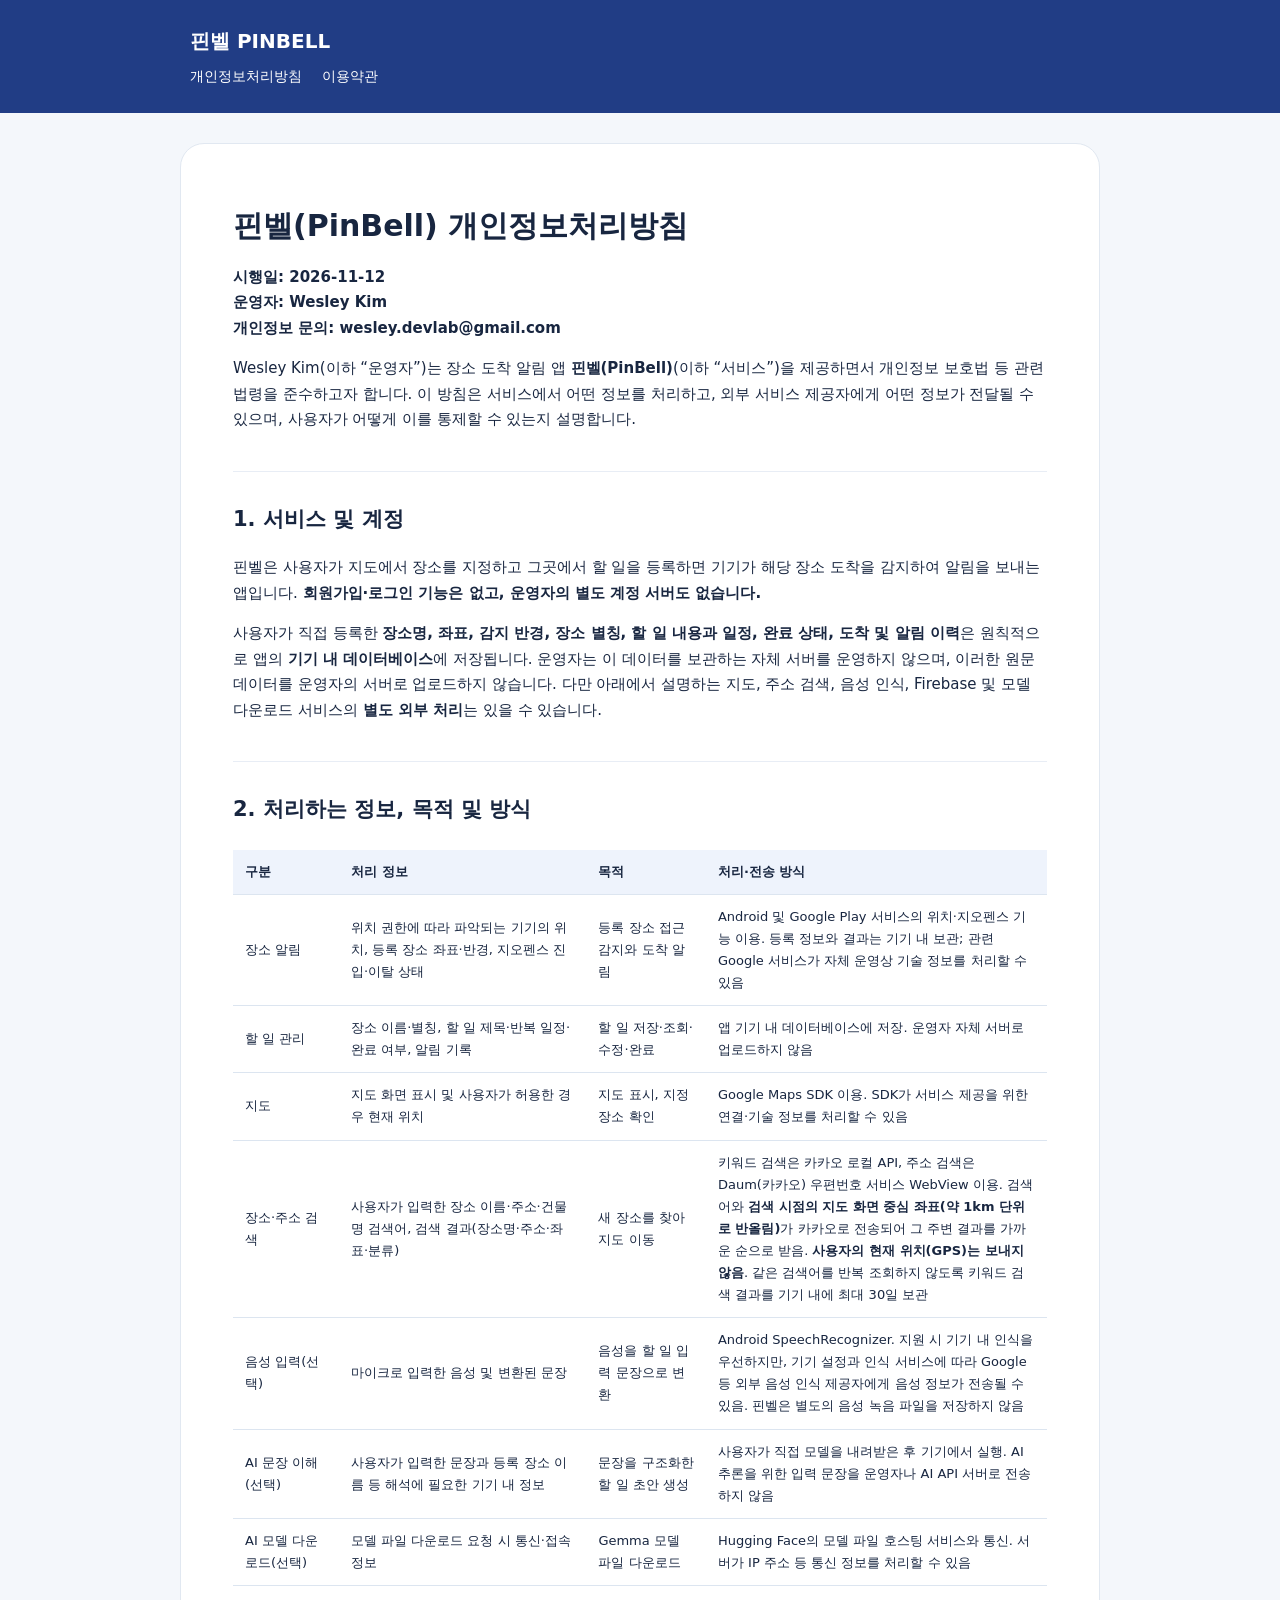
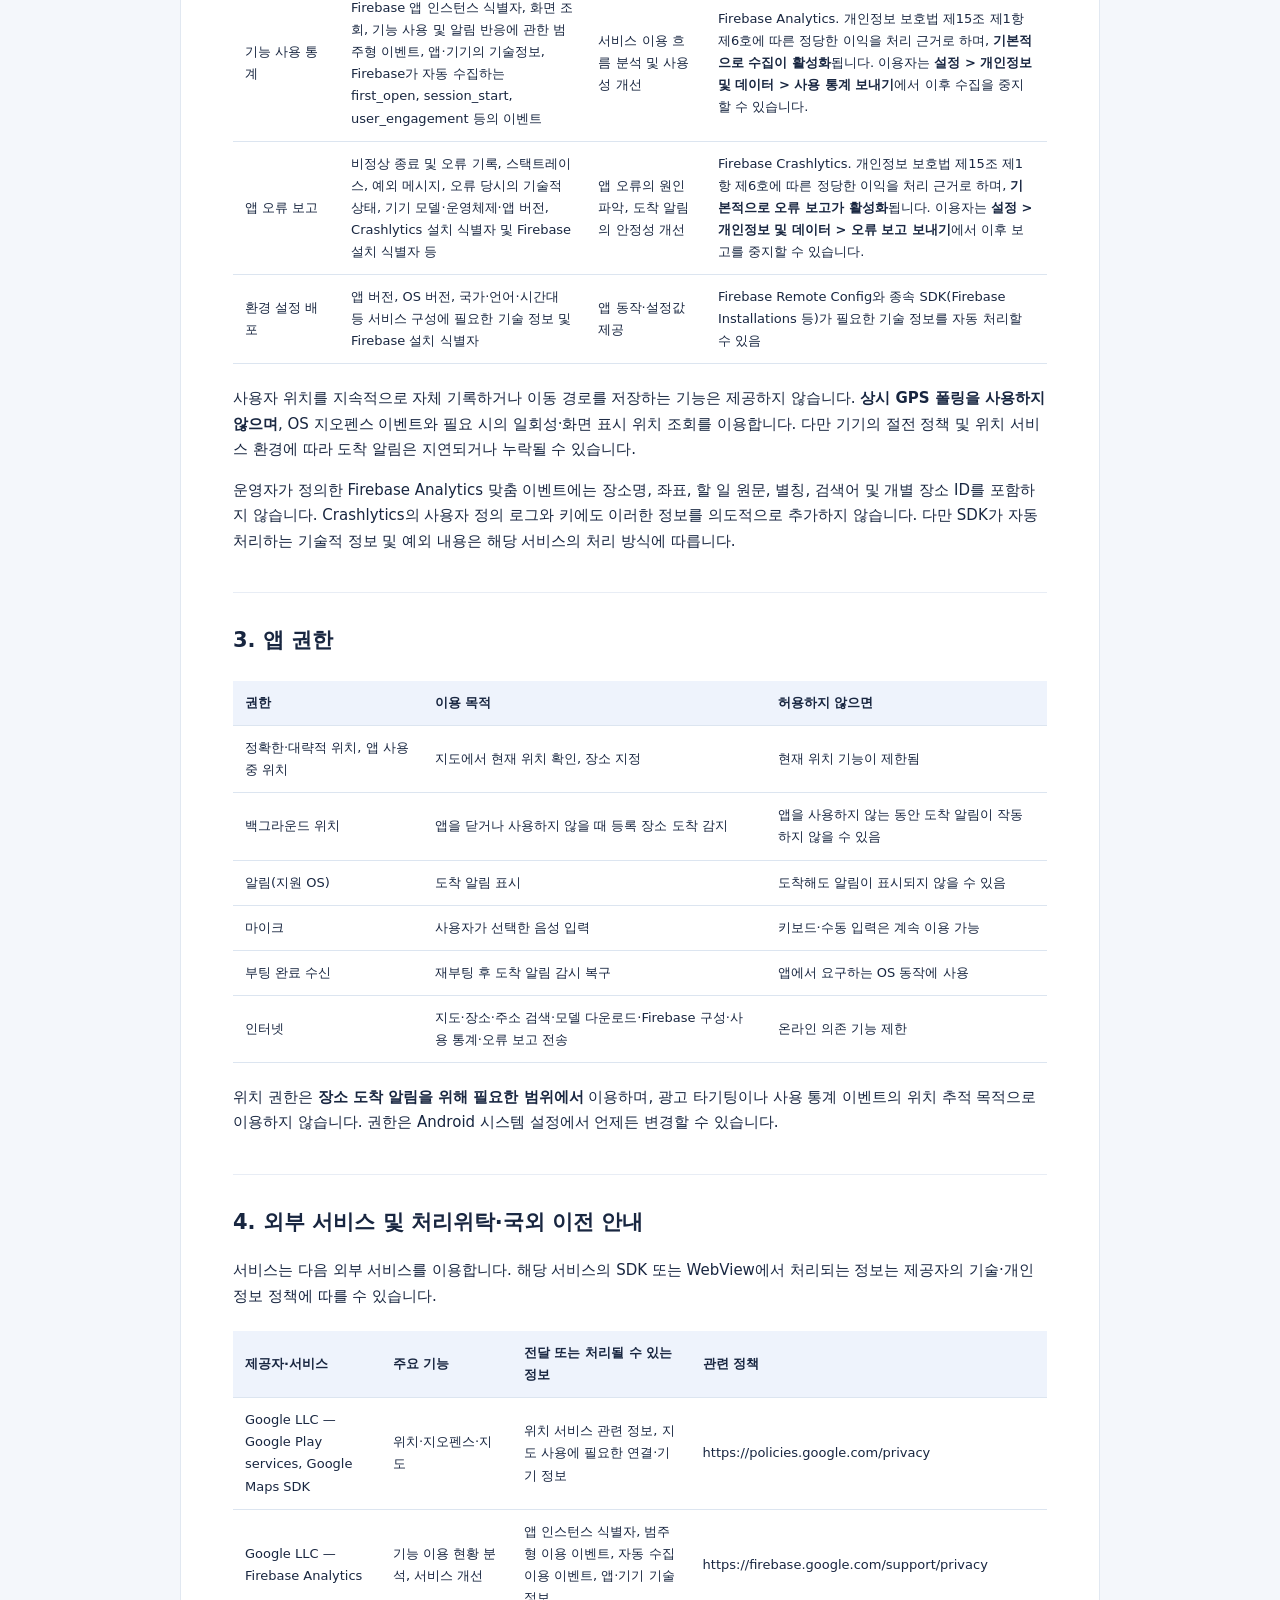
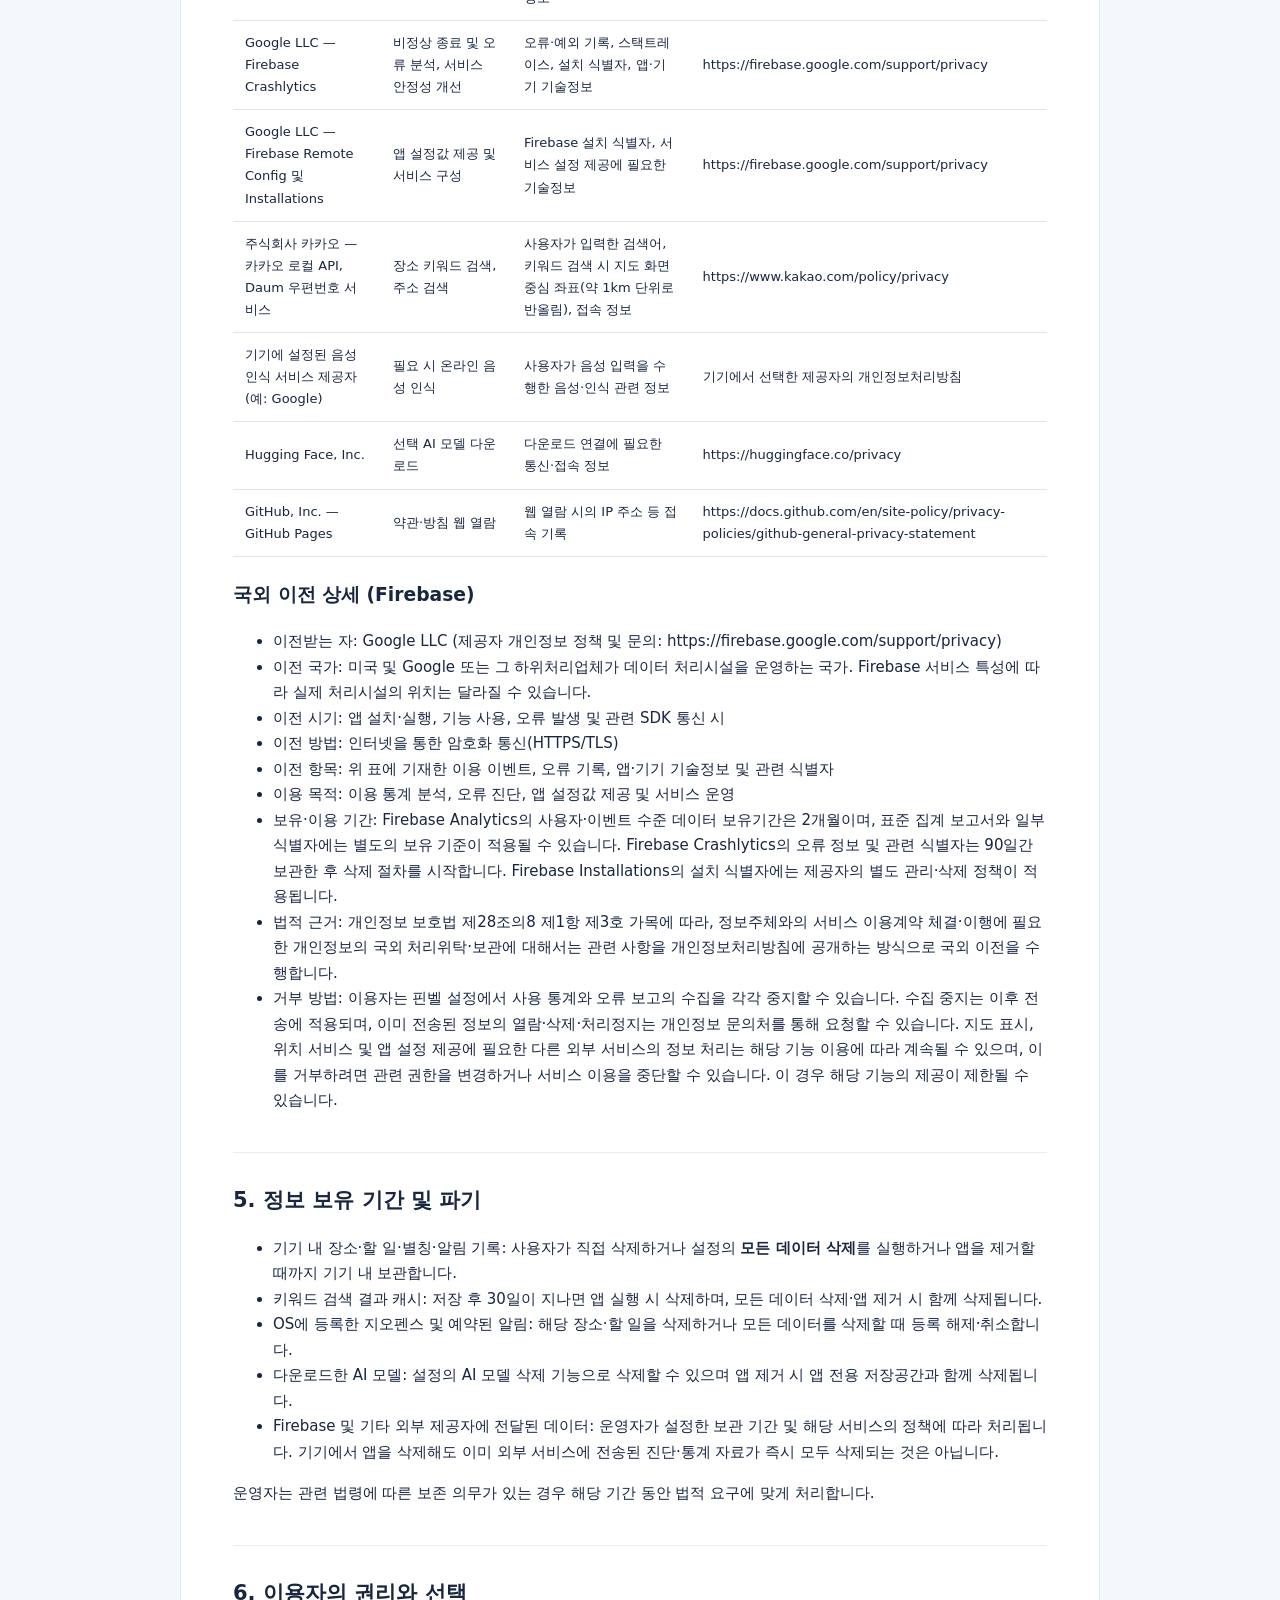
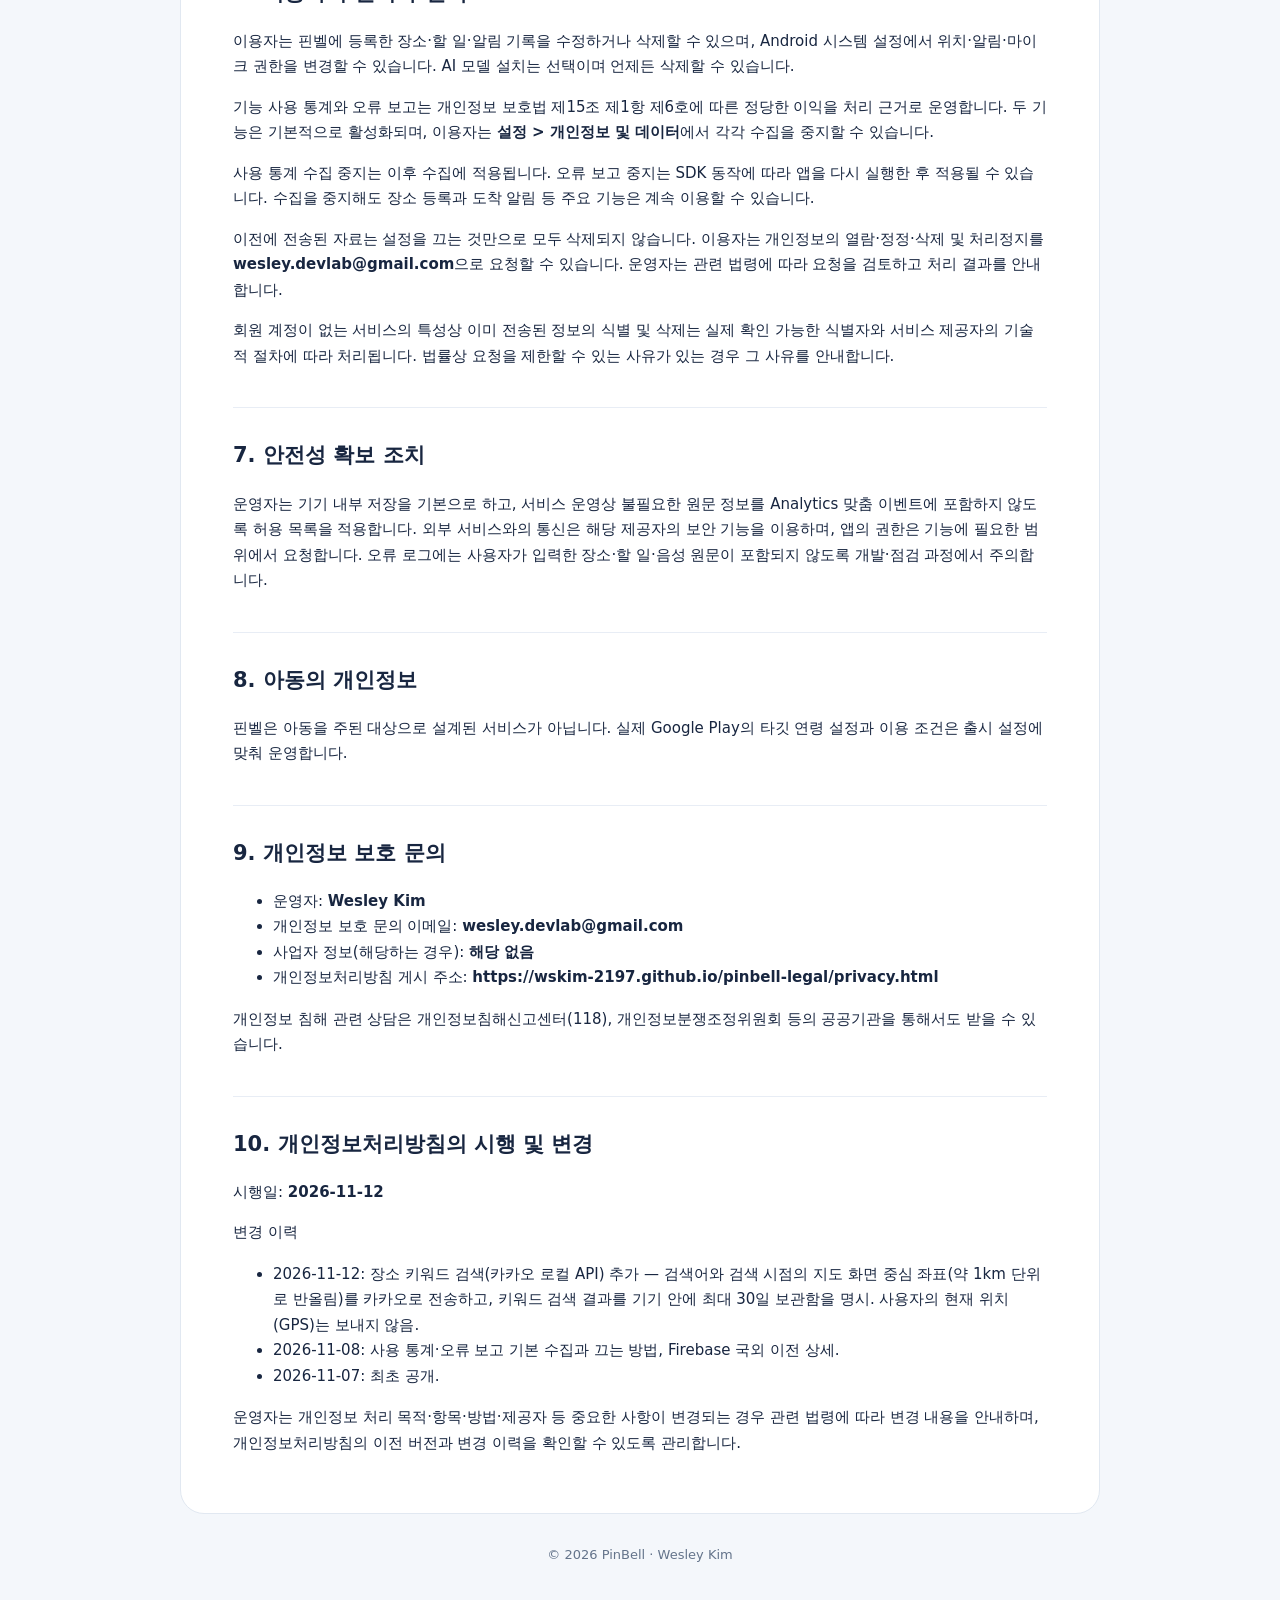
==== commit 32090ba5: "개인정보처리방침 개정 (시행 2026-11-12): 카카오 로컬 장소 검색 — 검색어와 지도 화면 중심 좌표(약 1km 반올림) 전송, 검색 결과 기기 내 30일 보관, 설정 경로" ====
--- a/privacy.html
+++ b/privacy.html
@@ -1,5 +1,5 @@
 <!doctype html><html lang="ko"><head><meta charset="utf-8"><meta name="viewport" content="width=device-width,initial-scale=1"><meta name="description" content="핀벨(PinBell) 개인정보처리방침"><title>핀벨 | 개인정보처리방침</title><link rel="stylesheet" href="style.css"></head><body><header><a href="index.html">핀벨 PINBELL</a><nav><a href="privacy.html">개인정보처리방침</a><a href="terms.html">이용약관</a></nav></header><main><h1>핀벨(PinBell) 개인정보처리방침</h1>
-<p><strong>시행일: 2026-11-08</strong><br />
+<p><strong>시행일: 2026-11-12</strong><br />
 <strong>운영자: Wesley Kim</strong><br />
 <strong>개인정보 문의: wesley.devlab@gmail.com</strong></p>
 <p>Wesley Kim(이하 “운영자”)는 장소 도착 알림 앱 <strong>핀벨(PinBell)</strong>(이하 “서비스”)을 제공하면서 개인정보 보호법 등 관련 법령을 준수하고자 합니다. 이 방침은 서비스에서 어떤 정보를 처리하고, 외부 서비스 제공자에게 어떤 정보가 전달될 수 있으며, 사용자가 어떻게 이를 통제할 수 있는지 설명합니다.</p>
@@ -36,10 +36,10 @@
 <td>Google Maps SDK 이용. SDK가 서비스 제공을 위한 연결·기술 정보를 처리할 수 있음</td>
 </tr>
 <tr>
-<td>주소 검색</td>
-<td>사용자가 입력한 주소·건물명 검색어, 검색 결과</td>
-<td>장소 검색</td>
-<td>Daum(카카오) 우편번호 검색 WebView/스크립트 사용. 검색 요청이 카카오 서비스로 전송될 수 있음</td>
+<td>장소·주소 검색</td>
+<td>사용자가 입력한 장소 이름·주소·건물명 검색어, 검색 결과(장소명·주소·좌표·분류)</td>
+<td>새 장소를 찾아 지도 이동</td>
+<td>키워드 검색은 카카오 로컬 API, 주소 검색은 Daum(카카오) 우편번호 서비스 WebView 이용. 검색어와 <strong>검색 시점의 지도 화면 중심 좌표(약 1km 단위로 반올림)</strong>가 카카오로 전송되어 그 주변 결과를 가까운 순으로 받음. <strong>사용자의 현재 위치(GPS)는 보내지 않음</strong>. 같은 검색어를 반복 조회하지 않도록 키워드 검색 결과를 기기 내에 최대 30일 보관</td>
 </tr>
 <tr>
 <td>음성 입력(선택)</td>
@@ -63,13 +63,13 @@
 <td>기능 사용 통계</td>
 <td>Firebase 앱 인스턴스 식별자, 화면 조회, 기능 사용 및 알림 반응에 관한 범주형 이벤트, 앱·기기의 기술정보, Firebase가 자동 수집하는 first_open, session_start, user_engagement 등의 이벤트</td>
 <td>서비스 이용 흐름 분석 및 사용성 개선</td>
-<td>Firebase Analytics. 개인정보 보호법 제15조 제1항 제6호에 따른 정당한 이익을 처리 근거로 하며, <strong>기본적으로 수집이 활성화</strong>됩니다. 이용자는 <strong>설정 &gt; 고급 설정 &gt; 개인정보 &gt; 사용 통계 보내기</strong>에서 이후 수집을 중지할 수 있습니다.</td>
+<td>Firebase Analytics. 개인정보 보호법 제15조 제1항 제6호에 따른 정당한 이익을 처리 근거로 하며, <strong>기본적으로 수집이 활성화</strong>됩니다. 이용자는 <strong>설정 &gt; 개인정보 및 데이터 &gt; 사용 통계 보내기</strong>에서 이후 수집을 중지할 수 있습니다.</td>
 </tr>
 <tr>
 <td>앱 오류 보고</td>
 <td>비정상 종료 및 오류 기록, 스택트레이스, 예외 메시지, 오류 당시의 기술적 상태, 기기 모델·운영체제·앱 버전, Crashlytics 설치 식별자 및 Firebase 설치 식별자 등</td>
 <td>앱 오류의 원인 파악, 도착 알림의 안정성 개선</td>
-<td>Firebase Crashlytics. 개인정보 보호법 제15조 제1항 제6호에 따른 정당한 이익을 처리 근거로 하며, <strong>기본적으로 오류 보고가 활성화</strong>됩니다. 이용자는 <strong>설정 &gt; 고급 설정 &gt; 개인정보 &gt; 오류 보고 보내기</strong>에서 이후 보고를 중지할 수 있습니다.</td>
+<td>Firebase Crashlytics. 개인정보 보호법 제15조 제1항 제6호에 따른 정당한 이익을 처리 근거로 하며, <strong>기본적으로 오류 보고가 활성화</strong>됩니다. 이용자는 <strong>설정 &gt; 개인정보 및 데이터 &gt; 오류 보고 보내기</strong>에서 이후 보고를 중지할 수 있습니다.</td>
 </tr>
 <tr>
 <td>환경 설정 배포</td>
@@ -118,7 +118,7 @@
 </tr>
 <tr>
 <td>인터넷</td>
-<td>지도·주소 검색·모델 다운로드·Firebase 구성·사용 통계·오류 보고 전송</td>
+<td>지도·장소·주소 검색·모델 다운로드·Firebase 구성·사용 통계·오류 보고 전송</td>
 <td>온라인 의존 기능 제한</td>
 </tr>
 </tbody>
@@ -161,9 +161,9 @@
 <td>https://firebase.google.com/support/privacy</td>
 </tr>
 <tr>
-<td>주식회사 카카오 — Daum 우편번호 서비스</td>
-<td>주소 검색</td>
-<td>사용자가 입력한 주소·건물명 검색어, 접속 정보</td>
+<td>주식회사 카카오 — 카카오 로컬 API, Daum 우편번호 서비스</td>
+<td>장소 키워드 검색, 주소 검색</td>
+<td>사용자가 입력한 검색어, 키워드 검색 시 지도 화면 중심 좌표(약 1km 단위로 반올림), 접속 정보</td>
 <td>https://www.kakao.com/policy/privacy</td>
 </tr>
 <tr>
@@ -201,6 +201,7 @@
 <h2>5. 정보 보유 기간 및 파기</h2>
 <ul>
 <li>기기 내 장소·할 일·별칭·알림 기록: 사용자가 직접 삭제하거나 설정의 <strong>모든 데이터 삭제</strong>를 실행하거나 앱을 제거할 때까지 기기 내 보관합니다.</li>
+<li>키워드 검색 결과 캐시: 저장 후 30일이 지나면 앱 실행 시 삭제하며, 모든 데이터 삭제·앱 제거 시 함께 삭제됩니다.</li>
 <li>OS에 등록한 지오펜스 및 예약된 알림: 해당 장소·할 일을 삭제하거나 모든 데이터를 삭제할 때 등록 해제·취소합니다.</li>
 <li>다운로드한 AI 모델: 설정의 AI 모델 삭제 기능으로 삭제할 수 있으며 앱 제거 시 앱 전용 저장공간과 함께 삭제됩니다. </li>
 <li>Firebase 및 기타 외부 제공자에 전달된 데이터: 운영자가 설정한 보관 기간 및 해당 서비스의 정책에 따라 처리됩니다. 기기에서 앱을 삭제해도 이미 외부 서비스에 전송된 진단·통계 자료가 즉시 모두 삭제되는 것은 아닙니다.</li>
@@ -208,7 +209,7 @@
 <p>운영자는 관련 법령에 따른 보존 의무가 있는 경우 해당 기간 동안 법적 요구에 맞게 처리합니다.</p>
 <h2>6. 이용자의 권리와 선택</h2>
 <p>이용자는 핀벨에 등록한 장소·할 일·알림 기록을 수정하거나 삭제할 수 있으며, Android 시스템 설정에서 위치·알림·마이크 권한을 변경할 수 있습니다. AI 모델 설치는 선택이며 언제든 삭제할 수 있습니다.</p>
-<p>기능 사용 통계와 오류 보고는 개인정보 보호법 제15조 제1항 제6호에 따른 정당한 이익을 처리 근거로 운영합니다. 두 기능은 기본적으로 활성화되며, 이용자는 <strong>설정 &gt; 고급 설정 &gt; 개인정보</strong>에서 각각 수집을 중지할 수 있습니다.</p>
+<p>기능 사용 통계와 오류 보고는 개인정보 보호법 제15조 제1항 제6호에 따른 정당한 이익을 처리 근거로 운영합니다. 두 기능은 기본적으로 활성화되며, 이용자는 <strong>설정 &gt; 개인정보 및 데이터</strong>에서 각각 수집을 중지할 수 있습니다.</p>
 <p>사용 통계 수집 중지는 이후 수집에 적용됩니다. 오류 보고 중지는 SDK 동작에 따라 앱을 다시 실행한 후 적용될 수 있습니다. 수집을 중지해도 장소 등록과 도착 알림 등 주요 기능은 계속 이용할 수 있습니다.</p>
 <p>이전에 전송된 자료는 설정을 끄는 것만으로 모두 삭제되지 않습니다. 이용자는 개인정보의 열람·정정·삭제 및 처리정지를 <strong>wesley.devlab@gmail.com</strong>으로 요청할 수 있습니다. 운영자는 관련 법령에 따라 요청을 검토하고 처리 결과를 안내합니다.</p>
 <p>회원 계정이 없는 서비스의 특성상 이미 전송된 정보의 식별 및 삭제는 실제 확인 가능한 식별자와 서비스 제공자의 기술적 절차에 따라 처리됩니다. 법률상 요청을 제한할 수 있는 사유가 있는 경우 그 사유를 안내합니다.</p>
@@ -225,7 +226,12 @@
 </ul>
 <p>개인정보 침해 관련 상담은 개인정보침해신고센터(118), 개인정보분쟁조정위원회 등의 공공기관을 통해서도 받을 수 있습니다.</p>
 <h2>10. 개인정보처리방침의 시행 및 변경</h2>
-<p>시행일: <strong>2026-11-08</strong></p>
-<p>본 개인정보처리방침은 핀벨의 최초 공개 버전에 적용됩니다.</p>
+<p>시행일: <strong>2026-11-12</strong></p>
+<p>변경 이력</p>
+<ul>
+<li>2026-11-12: 장소 키워드 검색(카카오 로컬 API) 추가 — 검색어와 검색 시점의 지도 화면 중심 좌표(약 1km 단위로 반올림)를 카카오로 전송하고, 키워드 검색 결과를 기기 안에 최대 30일 보관함을 명시. 사용자의 현재 위치(GPS)는 보내지 않음.</li>
+<li>2026-11-08: 사용 통계·오류 보고 기본 수집과 끄는 방법, Firebase 국외 이전 상세.</li>
+<li>2026-11-07: 최초 공개.</li>
+</ul>
 <p>운영자는 개인정보 처리 목적·항목·방법·제공자 등 중요한 사항이 변경되는 경우 관련 법령에 따라 변경 내용을 안내하며, 개인정보처리방침의 이전 버전과 변경 이력을 확인할 수 있도록 관리합니다.</p>
 </main><footer>© 2026 PinBell · Wesley Kim</footer></body></html>
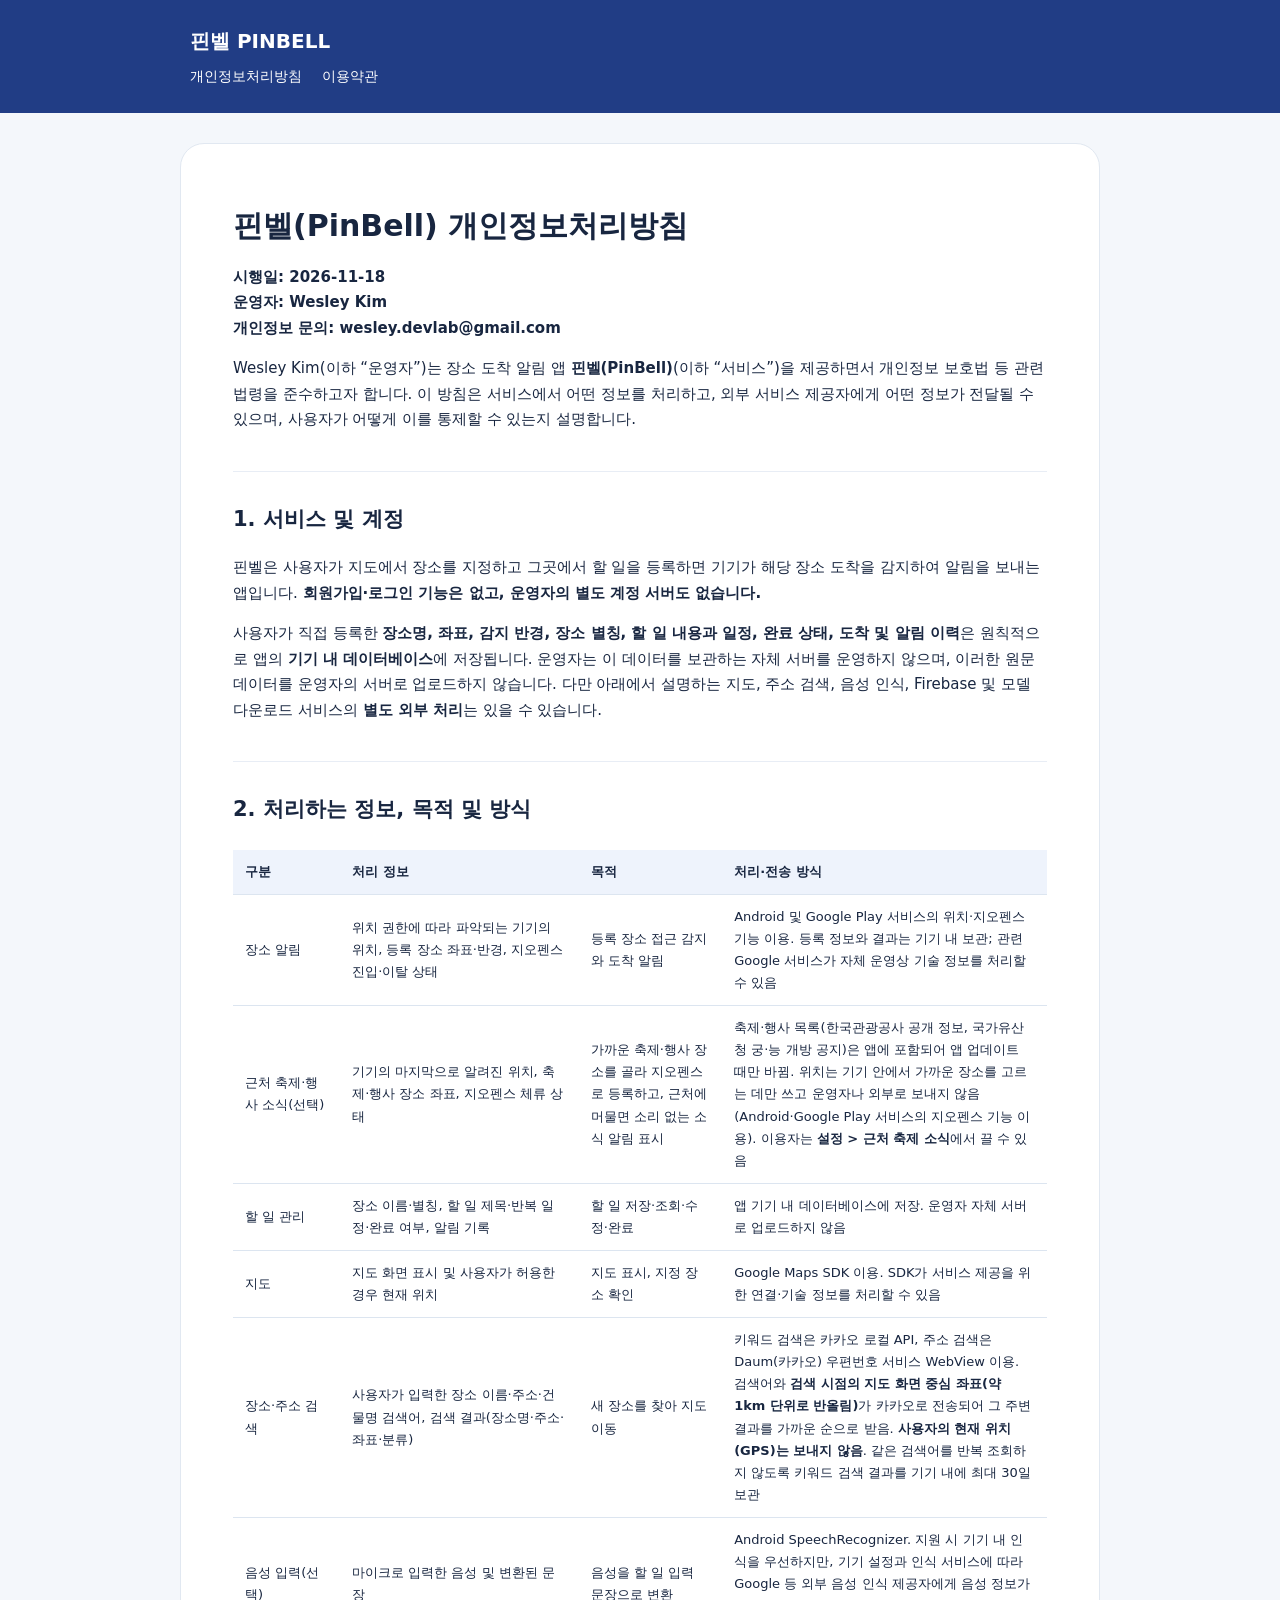
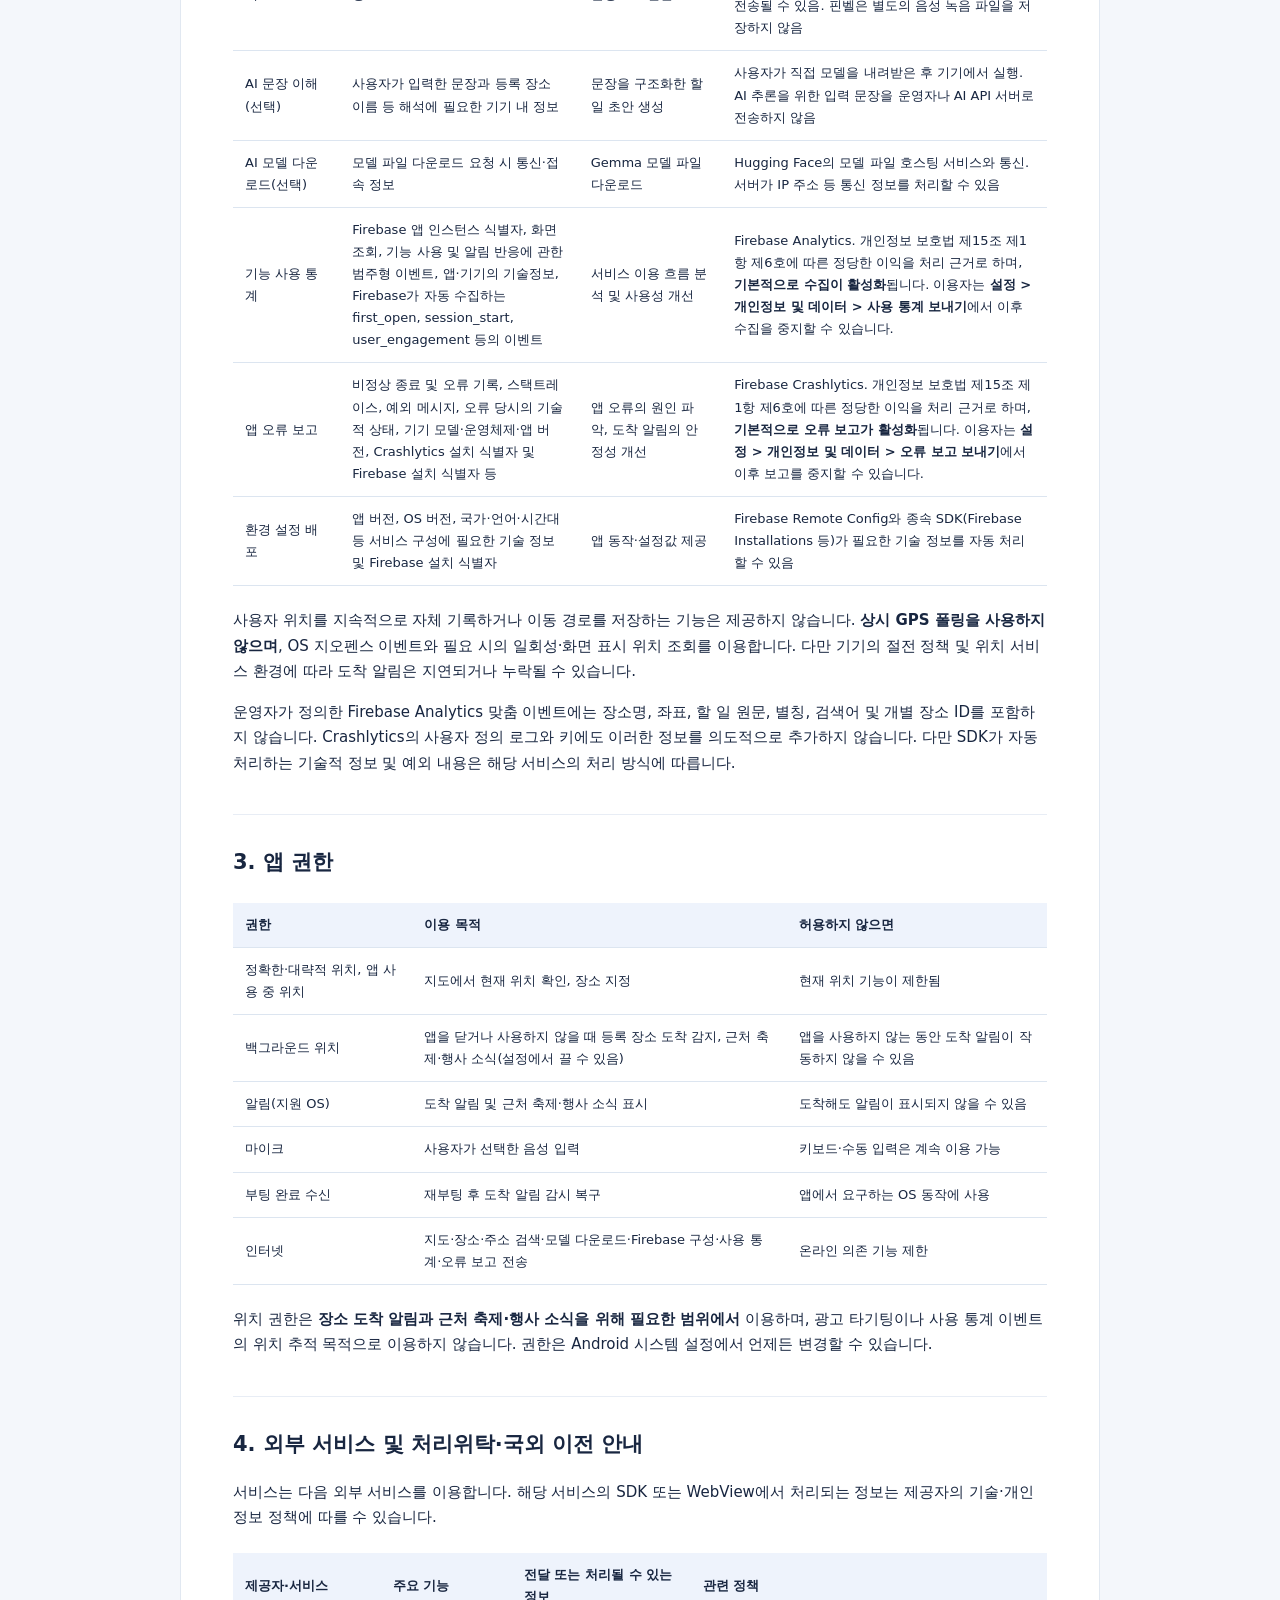
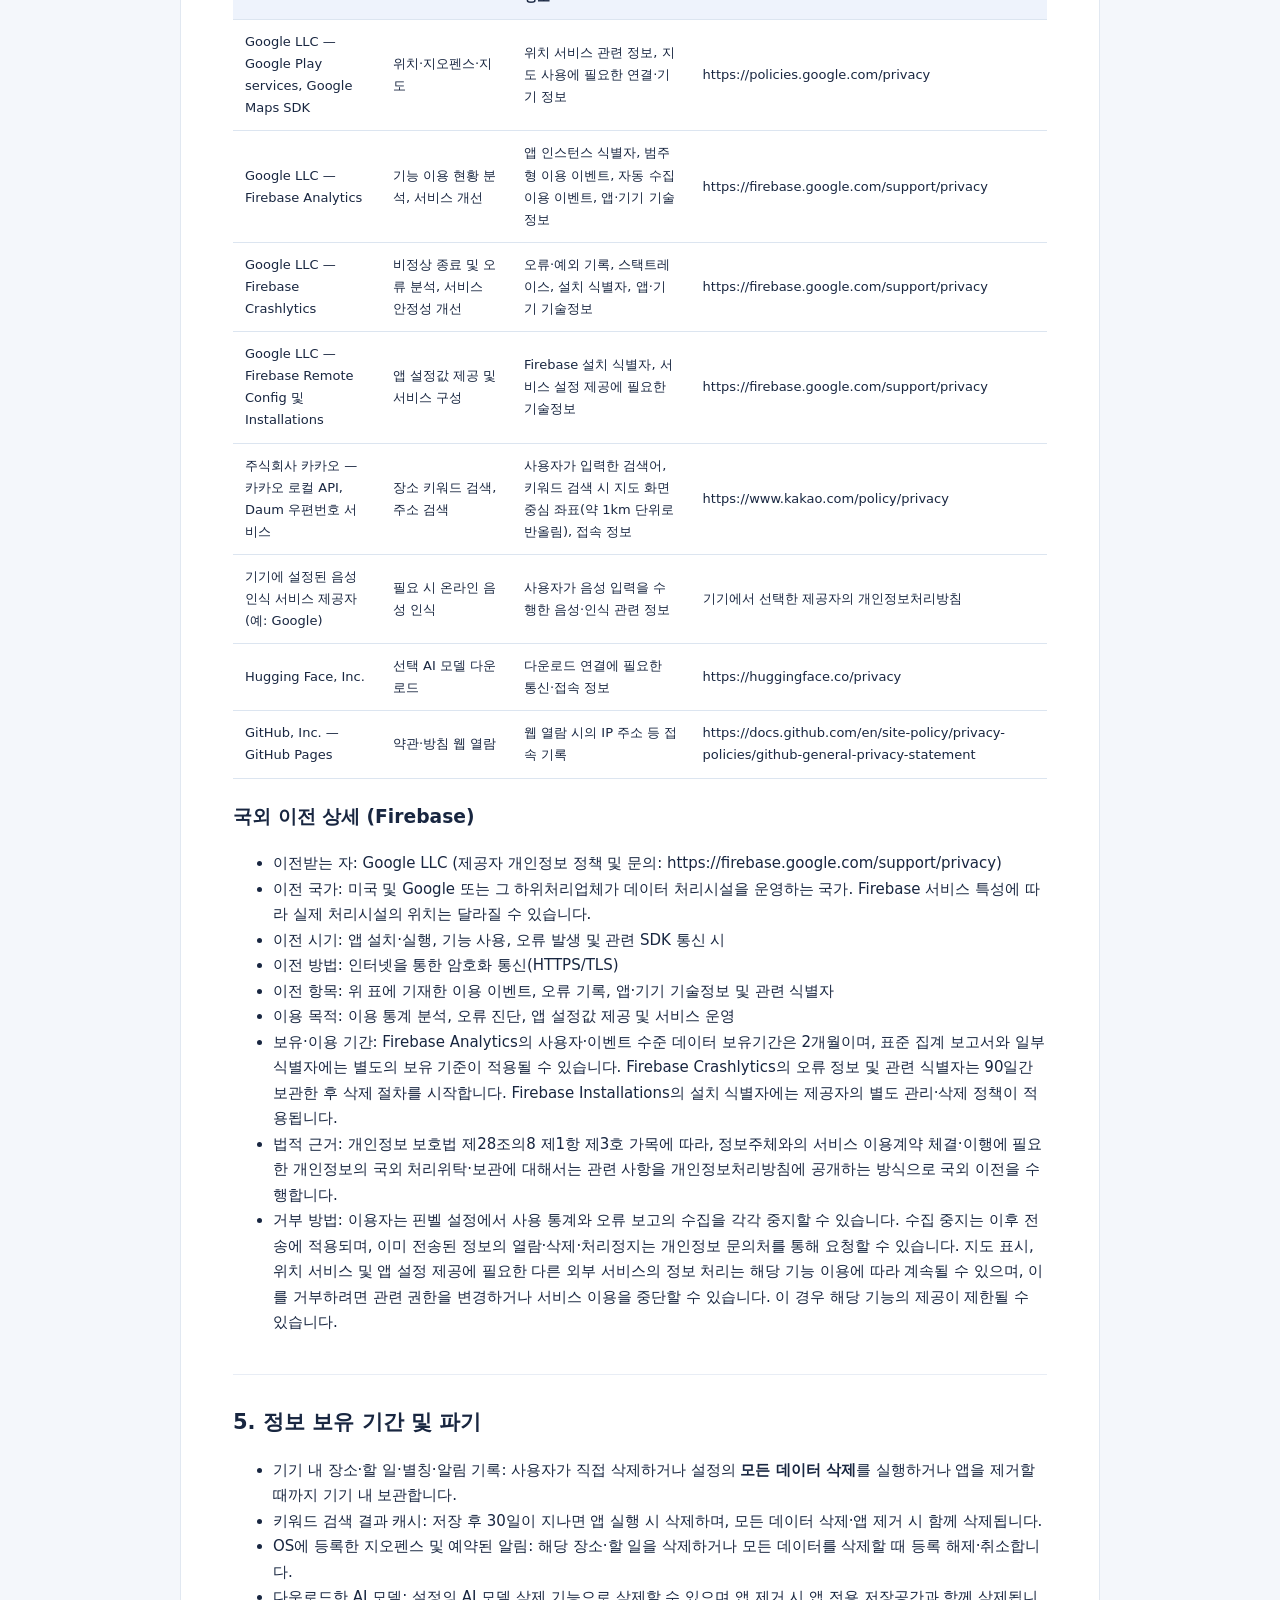
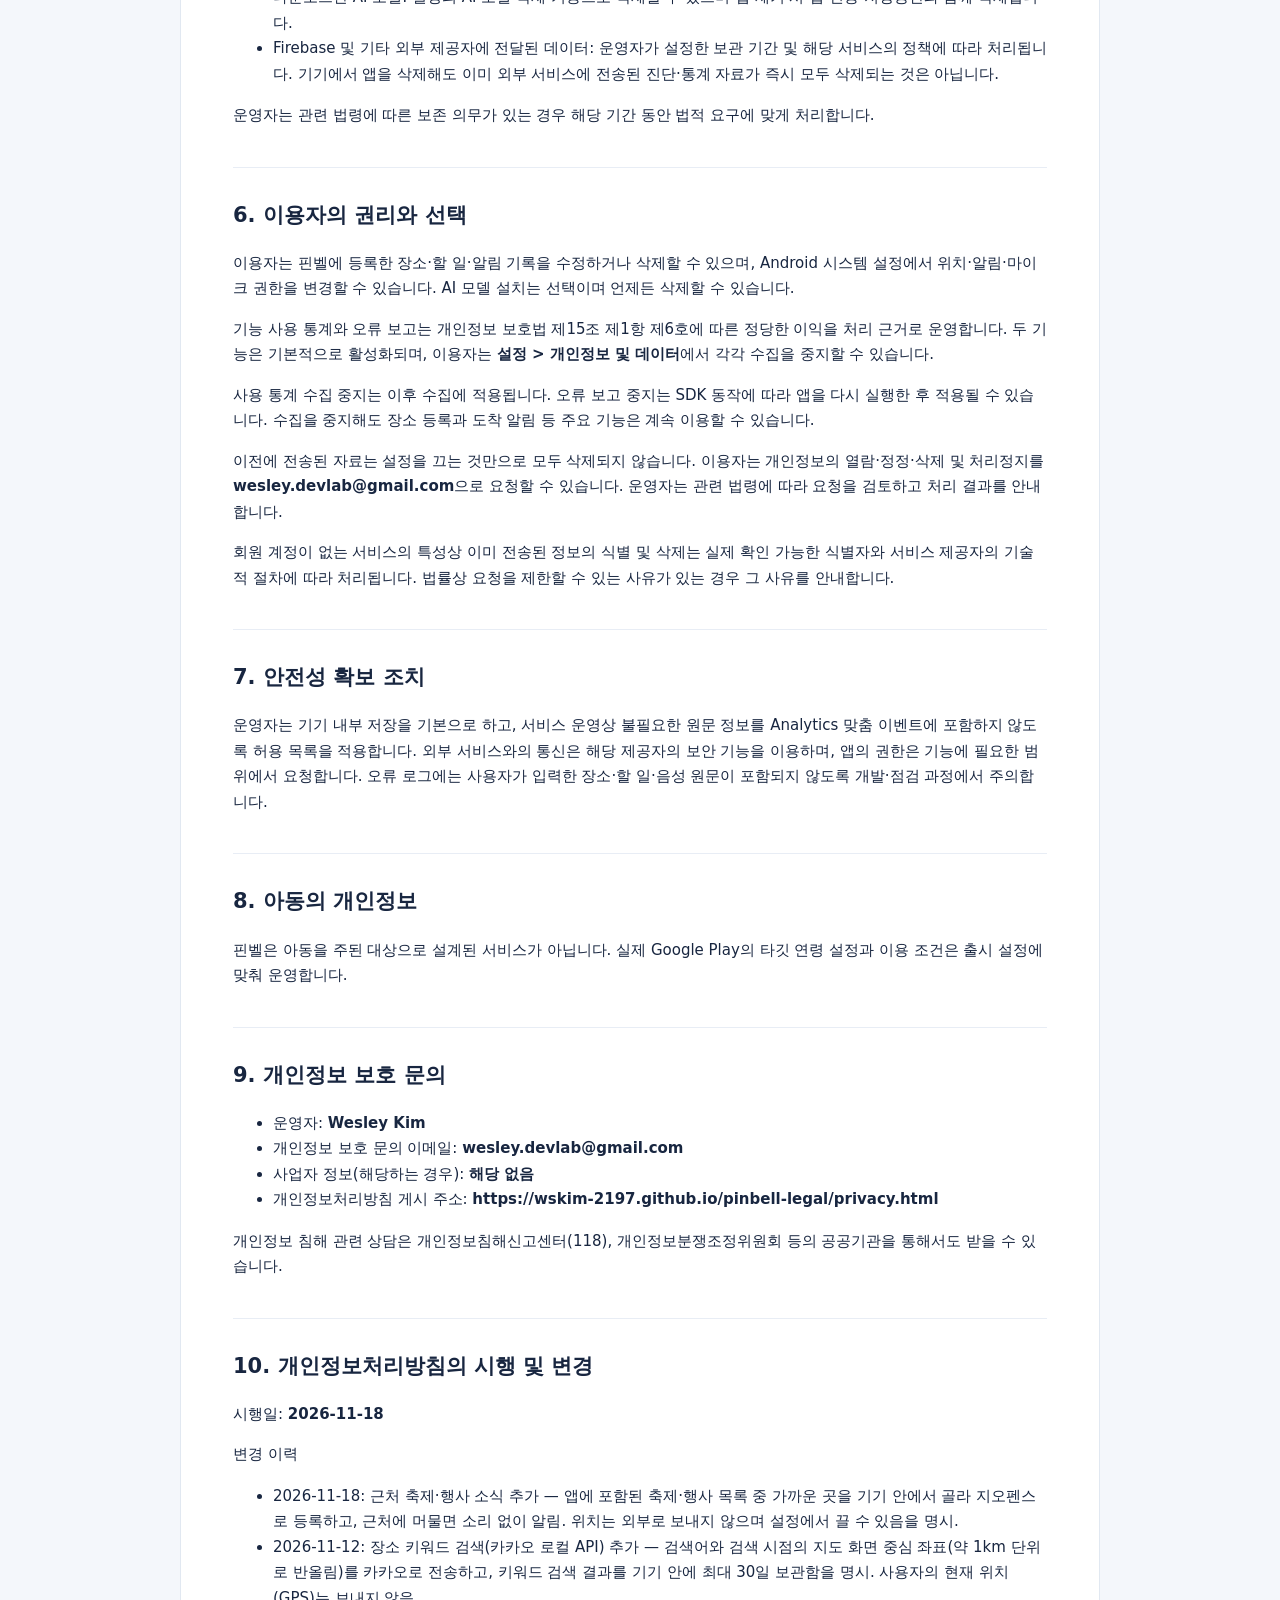
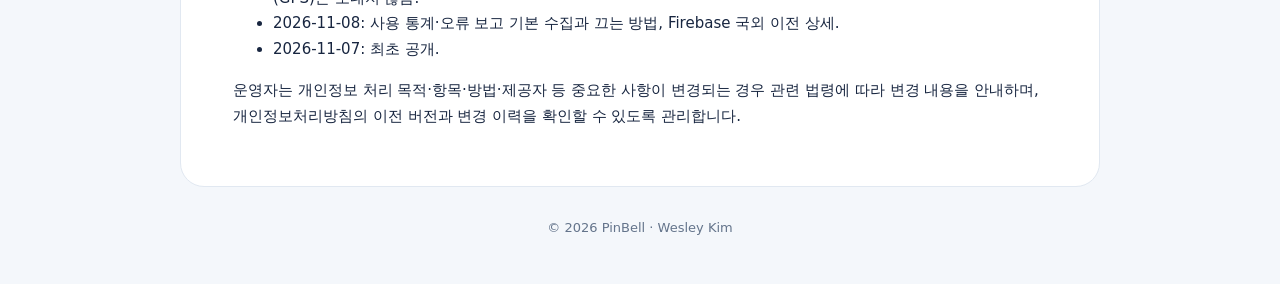
==== commit de6890f8: "개인정보처리방침 개정 (시행 2026-11-18): 근처 축제·행사 소식 — 위치는 기기 안에서만 사용, 설정에서 끌 수 있음" ====
--- a/privacy.html
+++ b/privacy.html
@@ -1,5 +1,5 @@
 <!doctype html><html lang="ko"><head><meta charset="utf-8"><meta name="viewport" content="width=device-width,initial-scale=1"><meta name="description" content="핀벨(PinBell) 개인정보처리방침"><title>핀벨 | 개인정보처리방침</title><link rel="stylesheet" href="style.css"></head><body><header><a href="index.html">핀벨 PINBELL</a><nav><a href="privacy.html">개인정보처리방침</a><a href="terms.html">이용약관</a></nav></header><main><h1>핀벨(PinBell) 개인정보처리방침</h1>
-<p><strong>시행일: 2026-11-12</strong><br />
+<p><strong>시행일: 2026-11-18</strong><br />
 <strong>운영자: Wesley Kim</strong><br />
 <strong>개인정보 문의: wesley.devlab@gmail.com</strong></p>
 <p>Wesley Kim(이하 “운영자”)는 장소 도착 알림 앱 <strong>핀벨(PinBell)</strong>(이하 “서비스”)을 제공하면서 개인정보 보호법 등 관련 법령을 준수하고자 합니다. 이 방침은 서비스에서 어떤 정보를 처리하고, 외부 서비스 제공자에게 어떤 정보가 전달될 수 있으며, 사용자가 어떻게 이를 통제할 수 있는지 설명합니다.</p>
@@ -24,6 +24,12 @@
 <td>Android 및 Google Play 서비스의 위치·지오펜스 기능 이용. 등록 정보와 결과는 기기 내 보관; 관련 Google 서비스가 자체 운영상 기술 정보를 처리할 수 있음</td>
 </tr>
 <tr>
+<td>근처 축제·행사 소식(선택)</td>
+<td>기기의 마지막으로 알려진 위치, 축제·행사 장소 좌표, 지오펜스 체류 상태</td>
+<td>가까운 축제·행사 장소를 골라 지오펜스로 등록하고, 근처에 머물면 소리 없는 소식 알림 표시</td>
+<td>축제·행사 목록(한국관광공사 공개 정보, 국가유산청 궁·능 개방 공지)은 앱에 포함되어 앱 업데이트 때만 바뀜. 위치는 기기 안에서 가까운 장소를 고르는 데만 쓰고 운영자나 외부로 보내지 않음(Android·Google Play 서비스의 지오펜스 기능 이용). 이용자는 <strong>설정 &gt; 근처 축제 소식</strong>에서 끌 수 있음</td>
+</tr>
+<tr>
 <td>할 일 관리</td>
 <td>장소 이름·별칭, 할 일 제목·반복 일정·완료 여부, 알림 기록</td>
 <td>할 일 저장·조회·수정·완료</td>
@@ -98,12 +104,12 @@
 </tr>
 <tr>
 <td>백그라운드 위치</td>
-<td>앱을 닫거나 사용하지 않을 때 등록 장소 도착 감지</td>
+<td>앱을 닫거나 사용하지 않을 때 등록 장소 도착 감지, 근처 축제·행사 소식(설정에서 끌 수 있음)</td>
 <td>앱을 사용하지 않는 동안 도착 알림이 작동하지 않을 수 있음</td>
 </tr>
 <tr>
 <td>알림(지원 OS)</td>
-<td>도착 알림 표시</td>
+<td>도착 알림 및 근처 축제·행사 소식 표시</td>
 <td>도착해도 알림이 표시되지 않을 수 있음</td>
 </tr>
 <tr>
@@ -123,7 +129,7 @@
 </tr>
 </tbody>
 </table>
-<p>위치 권한은 <strong>장소 도착 알림을 위해 필요한 범위에서</strong> 이용하며, 광고 타기팅이나 사용 통계 이벤트의 위치 추적 목적으로 이용하지 않습니다. 권한은 Android 시스템 설정에서 언제든 변경할 수 있습니다.</p>
+<p>위치 권한은 <strong>장소 도착 알림과 근처 축제·행사 소식을 위해 필요한 범위에서</strong> 이용하며, 광고 타기팅이나 사용 통계 이벤트의 위치 추적 목적으로 이용하지 않습니다. 권한은 Android 시스템 설정에서 언제든 변경할 수 있습니다.</p>
 <h2>4. 외부 서비스 및 처리위탁·국외 이전 안내</h2>
 <p>서비스는 다음 외부 서비스를 이용합니다. 해당 서비스의 SDK 또는 WebView에서 처리되는 정보는 제공자의 기술·개인정보 정책에 따를 수 있습니다.</p>
 <table>
@@ -226,9 +232,10 @@
 </ul>
 <p>개인정보 침해 관련 상담은 개인정보침해신고센터(118), 개인정보분쟁조정위원회 등의 공공기관을 통해서도 받을 수 있습니다.</p>
 <h2>10. 개인정보처리방침의 시행 및 변경</h2>
-<p>시행일: <strong>2026-11-12</strong></p>
+<p>시행일: <strong>2026-11-18</strong></p>
 <p>변경 이력</p>
 <ul>
+<li>2026-11-18: 근처 축제·행사 소식 추가 — 앱에 포함된 축제·행사 목록 중 가까운 곳을 기기 안에서 골라 지오펜스로 등록하고, 근처에 머물면 소리 없이 알림. 위치는 외부로 보내지 않으며 설정에서 끌 수 있음을 명시.</li>
 <li>2026-11-12: 장소 키워드 검색(카카오 로컬 API) 추가 — 검색어와 검색 시점의 지도 화면 중심 좌표(약 1km 단위로 반올림)를 카카오로 전송하고, 키워드 검색 결과를 기기 안에 최대 30일 보관함을 명시. 사용자의 현재 위치(GPS)는 보내지 않음.</li>
 <li>2026-11-08: 사용 통계·오류 보고 기본 수집과 끄는 방법, Firebase 국외 이전 상세.</li>
 <li>2026-11-07: 최초 공개.</li>
